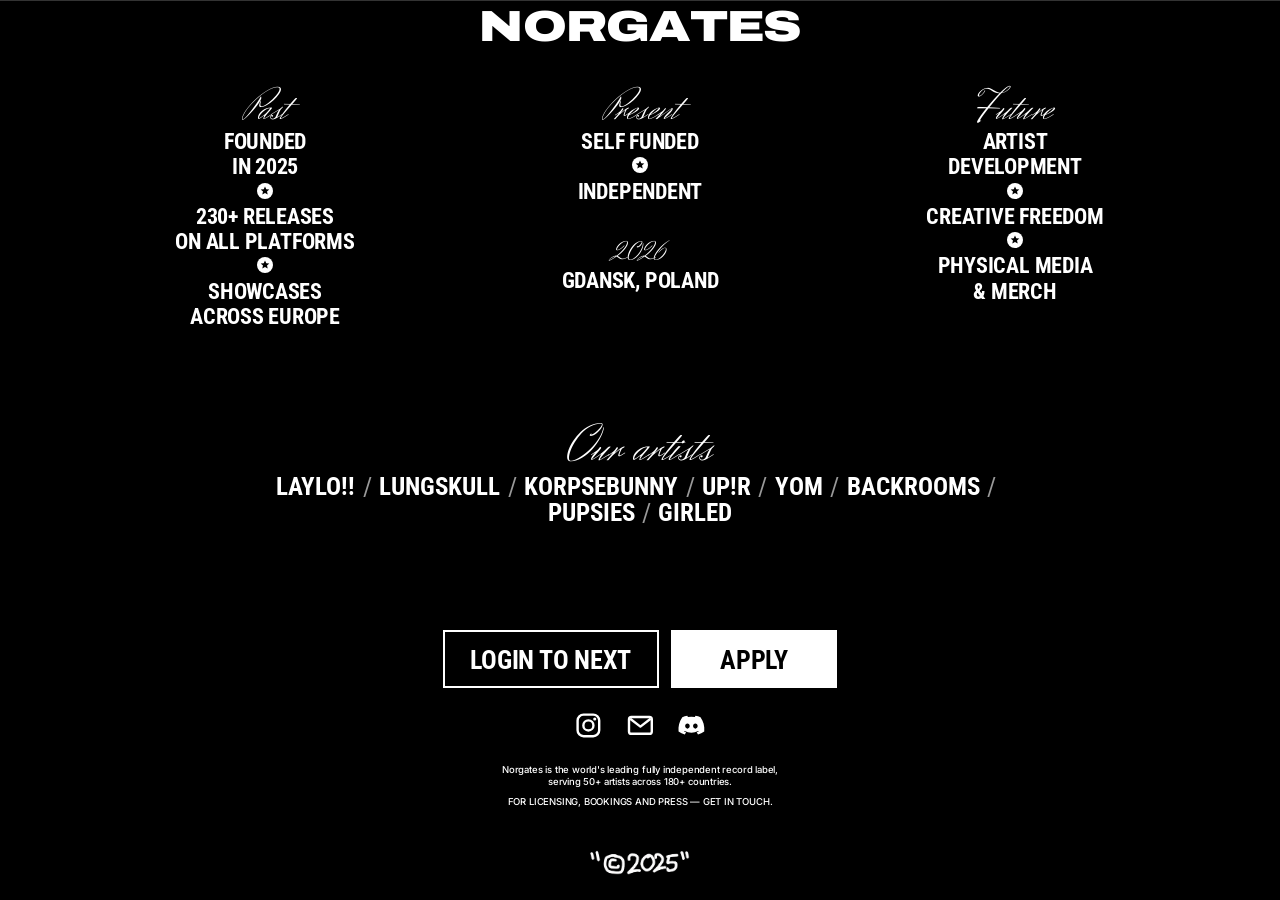
==== index.html @ 36a92f63 "Main website" ====
<!DOCTYPE html>
<html lang="en">
<head>
  <meta charset="UTF-8">
  <meta name="viewport" content="width=device-width, initial-scale=1.0">
  <title>Norgates — Record Label</title>
  <meta name="description" content="Norgates is the world's leading fully independent record label, serving 50+ artists across 180+ countries.">
  <link rel="preconnect" href="https://fonts.googleapis.com">
  <link rel="preconnect" href="https://fonts.gstatic.com" crossorigin>
  <link href="https://fonts.googleapis.com/css2?family=Archivo:wdth,wght@125,900&family=Roboto+Condensed:wght@400;700&family=Herr+Von+Muellerhoff&family=Inter:wght@500&display=swap" rel="stylesheet">
  <link rel="stylesheet" href="style.css">
</head>
<body>

  <!-- Top bar -->
  <header class="topbar">
    <h1 class="title" aria-label="Norgates">NORGATES</h1>
  </header>

  <main>
    <!-- Past / Present / Future -->
    <section class="timeline">
      <div class="col reveal">
        <h2 class="script">Past</h2>
        <p class="item">FOUNDED<br>IN 2025</p>
        <span class="star"></span>
        <p class="item">230+ RELEASES<br>ON ALL PLATFORMS</p>
        <span class="star"></span>
        <p class="item">SHOWCASES<br>ACROSS EUROPE</p>
      </div>

      <div class="col reveal">
        <h2 class="script">Present</h2>
        <p class="item">SELF FUNDED</p>
        <span class="star"></span>
        <p class="item">INDEPENDENT</p>
        <div class="location">
          <h2 class="script script--year">2026</h2>
          <p class="item">GDANSK, POLAND</p>
        </div>
      </div>

      <div class="col reveal">
        <h2 class="script">Future</h2>
        <p class="item">ARTIST<br>DEVELOPMENT</p>
        <span class="star"></span>
        <p class="item">CREATIVE FREEDOM</p>
        <span class="star"></span>
        <p class="item">PHYSICAL MEDIA<br>&amp; MERCH</p>
      </div>
    </section>

    <!-- Roster -->
    <section class="clients reveal" id="roster">
      <h2 class="script script--clients">Our artists</h2>
      <ul class="clients__list" id="rosterList"></ul>
    </section>

    <!-- Buttons, icons + note -->
    <div class="bottom reveal">
      <!-- Replace both hrefs with your real pages -->
      <nav class="actions" aria-label="Clients and artists">
        <a class="btn btn--line" href="https://next.norgates.com">LOGIN TO NEXT</a>
        <a class="btn btn--fill" href="https://app.youform.com/forms/asbz9hjw">APPLY</a>
      </nav>

      <!-- Replace hrefs with your real profiles / address -->
      <nav class="icons" aria-label="Contact and socials">
        <a href="https://instagram.com/norgatesrecords" aria-label="Instagram">
          <svg viewBox="0 0 24 24" aria-hidden="true">
            <rect x="3" y="3" width="18" height="18" rx="5" fill="none" stroke="currentColor" stroke-width="2"/>
            <circle cx="12" cy="12" r="4.2" fill="none" stroke="currentColor" stroke-width="2"/>
            <circle cx="17.3" cy="6.7" r="1.3" fill="currentColor"/>
          </svg>
        </a>
        <a href="mailto:@norgates.com" aria-label="Email">
          <svg viewBox="0 0 24 24" aria-hidden="true">
            <rect x="2.5" y="5" width="19" height="14" rx="2" fill="none" stroke="currentColor" stroke-width="2"/>
            <path d="M3.5 6.5l8.5 6.5 8.5-6.5" fill="none" stroke="currentColor" stroke-width="2" stroke-linejoin="round"/>
          </svg>
        </a>
        <a href="https://discord.gg/norgates" aria-label="Discord">
          <svg viewBox="0 0 24 24" aria-hidden="true">
            <path fill="currentColor" d="M19.6 5.3A17 17 0 0 0 15.4 4l-.5 1.1a15.6 15.6 0 0 0-5.8 0L8.6 4a17 17 0 0 0-4.2 1.3C1.7 9.3 1 13.2 1.3 17a17 17 0 0 0 5.2 2.6l1.1-1.8c-.6-.2-1.2-.5-1.7-.8l.4-.3a12.1 12.1 0 0 0 11.4 0l.4.3c-.5.3-1.1.6-1.7.8l1.1 1.8a17 17 0 0 0 5.2-2.6c.4-4.4-.7-8.3-3.1-11.7ZM8.7 14.7c-1 0-1.9-1-1.9-2.1s.8-2.1 1.9-2.1 1.9 1 1.9 2.1-.8 2.1-1.9 2.1Zm6.6 0c-1 0-1.9-1-1.9-2.1s.8-2.1 1.9-2.1 1.9 1 1.9 2.1-.8 2.1-1.9 2.1Z"/>
          </svg>
        </a>
      </nav>

      <div class="note">
        <p>Norgates is the world's leading fully independent record label,<br>serving 50+ artists across 180+ countries.<br></p>
        <p>FOR LICENSING, BOOKINGS AND PRESS — GET IN TOUCH.</p>
      </div>
    </div>
  </main>

  <footer class="footer reveal">
    <img src="cdn/footer-img.png" alt="© 2025" class="footer-logo">
  </footer>

  <script src="script.js"></script>
</body>
</html>
---- style.css ----
*,
*::before,
*::after {
  box-sizing: border-box;
  margin: 0;
  padding: 0;
}

:root {
  --bg: #000;
  --fg: #fff;
  --muted: #9a9a9a;
  --cond: "Roboto Condensed", "Arial Narrow", sans-serif;
  --wide: "Archivo", "Arial Black", sans-serif;
  --script: "Herr Von Muellerhoff", cursive;
  --small: "Inter", Arial, sans-serif;
  --ease: cubic-bezier(.22, 1, .36, 1);

  /* Type scales with both width and height so everything fits one screen */
  --item: clamp(16px, min(1.75vw, 3.1vh), 30px);
  --script-size: clamp(30px, min(3.3vw, 5.4vh), 54px);
}

html { background: var(--bg); }

body {
  background: var(--bg);
  color: var(--fg);
  font-family: var(--cond);
  height: 100vh;
  height: 100dvh;
  overflow: hidden;
  display: flex;
  flex-direction: column;
  border-top: 1px solid #333;
  -webkit-font-smoothing: antialiased;
}

a { color: inherit; text-decoration: none; }
a:focus-visible { outline: 2px solid var(--fg); outline-offset: 4px; }

/* ---------- Top bar ---------- */
.topbar {
  flex: none;
  display: flex;
  justify-content: center;
  padding-top: 4px;
}

.title {
  font-family: var(--wide);
  font-weight: 900;
  font-stretch: 125%;
  font-size: clamp(28px, min(3.4vw, 6vh), 50px);
  letter-spacing: -0.02em;
  line-height: 1;
  white-space: nowrap;
  display: flex;
  overflow: hidden;
  padding-bottom: 2px;
}
.title .char {
  display: inline-block;
  transform: translateY(105%);
  animation: char-up .9s var(--ease) forwards;
  animation-delay: calc(var(--i) * 45ms + 100ms);
}
@keyframes char-up { to { transform: translateY(0); } }

/* ---------- Layout ---------- */
main {
  flex: 1;
  min-height: 0;
  display: flex;
  flex-direction: column;
  justify-content: space-between;
  padding: clamp(16px, 5vh, 60px) 0 clamp(8px, 2vh, 20px);
}

/* ---------- Script headings ---------- */
.script {
  font-family: var(--script);
  font-weight: 400;
  font-size: var(--script-size);
  line-height: .7;
  letter-spacing: .01em;
  margin-bottom: 4px;
}

/* ---------- Timeline ---------- */
.timeline {
  display: grid;
  grid-template-columns: repeat(3, minmax(0, 375px));
  justify-content: center;
  text-align: center;
  padding: 0 16px;
}

.col {
  display: flex;
  flex-direction: column;
  align-items: center;
}

.item {
  font-weight: 700;
  font-size: var(--item);
  line-height: 1.12;
  letter-spacing: -0.01em;
  text-transform: uppercase;
}

.star {
  display: block;
  width: calc(var(--item) * .74);
  height: calc(var(--item) * .74);
  margin: 3px 0 5px;
  background: var(--fg);
  -webkit-mask: url("data:image/svg+xml,%3Csvg xmlns='http://www.w3.org/2000/svg' viewBox='0 0 24 24'%3E%3Cdefs%3E%3Cmask id='m'%3E%3Crect width='24' height='24' fill='white'/%3E%3Cpath d='M12 5.2l1.9 4.2 4.6.4-3.5 3 1.1 4.5L12 15l-4.1 2.3 1.1-4.5-3.5-3 4.6-.4z' fill='black'/%3E%3C/mask%3E%3C/defs%3E%3Ccircle cx='12' cy='12' r='12' fill='white' mask='url(%23m)'/%3E%3C/svg%3E") center / contain no-repeat;
          mask: url("data:image/svg+xml,%3Csvg xmlns='http://www.w3.org/2000/svg' viewBox='0 0 24 24'%3E%3Cdefs%3E%3Cmask id='m'%3E%3Crect width='24' height='24' fill='white'/%3E%3Cpath d='M12 5.2l1.9 4.2 4.6.4-3.5 3 1.1 4.5L12 15l-4.1 2.3 1.1-4.5-3.5-3 4.6-.4z' fill='black'/%3E%3C/mask%3E%3C/defs%3E%3Ccircle cx='12' cy='12' r='12' fill='white' mask='url(%23m)'/%3E%3C/svg%3E") center / contain no-repeat;
  animation: spin 14s linear infinite;
}
@keyframes spin { to { transform: rotate(360deg); } }

.location {
  margin-top: clamp(14px, 4vh, 68px);
  display: flex;
  flex-direction: column;
  align-items: center;
}
.script--year { font-size: calc(var(--script-size) * .82); }

/* ---------- Roster ---------- */
.clients { text-align: center; padding: 0 16px; }
.script--clients { font-size: calc(var(--script-size) * 1.18); }

.clients__list {
  list-style: none;
  max-width: 760px;
  margin: 6px auto 0;
  display: flex;
  flex-wrap: wrap;
  justify-content: center;
}
.clients__list li {
  font-weight: 700;
  font-size: clamp(17px, min(1.95vw, 3.4vh), 33px);
  line-height: 1.06;
  text-transform: uppercase;
  white-space: nowrap;
}
.clients__list .sep {
  color: var(--muted);
  font-weight: 400;
  margin: 0 .3em;
}

/* ---------- Buttons (where the socials row used to be) ---------- */
.bottom {
  text-align: center;
  display: flex;
  flex-direction: column;
  align-items: center;
}

.actions {
  display: flex;
  justify-content: center;
  flex-wrap: wrap;
  gap: 12px;
  padding: 0 16px;
}

.btn {
  display: inline-flex;
  align-items: center;
  justify-content: center;
  min-width: clamp(150px, 13vw, 220px);
  height: clamp(42px, 6.4vh, 60px);
  padding: .1em 1em 0;
  border: 2px solid var(--fg);
  font-weight: 700;
  font-size: clamp(18px, min(2vw, 3.6vh), 32px);
  letter-spacing: -0.01em;
  line-height: 1;
  white-space: nowrap;
}
.btn--line { background: transparent; color: var(--fg); }
.btn--fill { background: var(--fg); color: #000; }

/* ---------- Icons ---------- */
.icons {
  display: flex;
  justify-content: center;
  gap: clamp(18px, 1.8vw, 28px);
  margin-top: clamp(12px, 2.6vh, 28px);
}
.icons a {
  display: block;
  width: clamp(22px, 3.2vh, 30px);
  height: clamp(22px, 3.2vh, 30px);
}
.icons svg { display: block; width: 100%; height: 100%; }

/* ---------- Note & footer ---------- */
.note {
  margin-top: clamp(10px, 2.6vh, 30px);
  font-family: var(--small);
  font-weight: 500;
  font-size: 9.5px;
  line-height: 1.3;
  letter-spacing: -0.02em;
  padding: 0 16px;
}
.note p + p { margin-top: 8px; }

.footer {
  display: flex;
  justify-content: center;
  align-items: center;
  padding: 20px 0;
}

.footer-logo {
  width: 100px;
  height: auto;
  display: block;
}

/* ---------- Load-in animation ---------- */
.reveal {
  opacity: 0;
  transform: translateY(14px);
  transition: opacity .9s var(--ease), transform .9s var(--ease);
}
.is-loaded .reveal { opacity: 1; transform: none; }

/* ---------- Responsive ---------- */
@media (max-width: 760px) {
  /* Phones can't fit three columns on one screen, so allow scrolling there */
  body { height: auto; min-height: 100dvh; overflow: auto; }
  .topbar { padding-top: 16px; }
  main { gap: 56px; }
  .timeline { grid-template-columns: 1fr; gap: 40px; }
  .btn { min-width: 0; flex: 1 1 140px; height: 48px; font-size: 20px; }
  .actions { width: 100%; max-width: 420px; }
  .note br { display: none; }
  :root { --item: 22px; --script-size: 42px; }
}

@media (prefers-reduced-motion: reduce) {
  .star, .title .char { animation: none; transform: none; }
  .reveal { transition: none; }
}
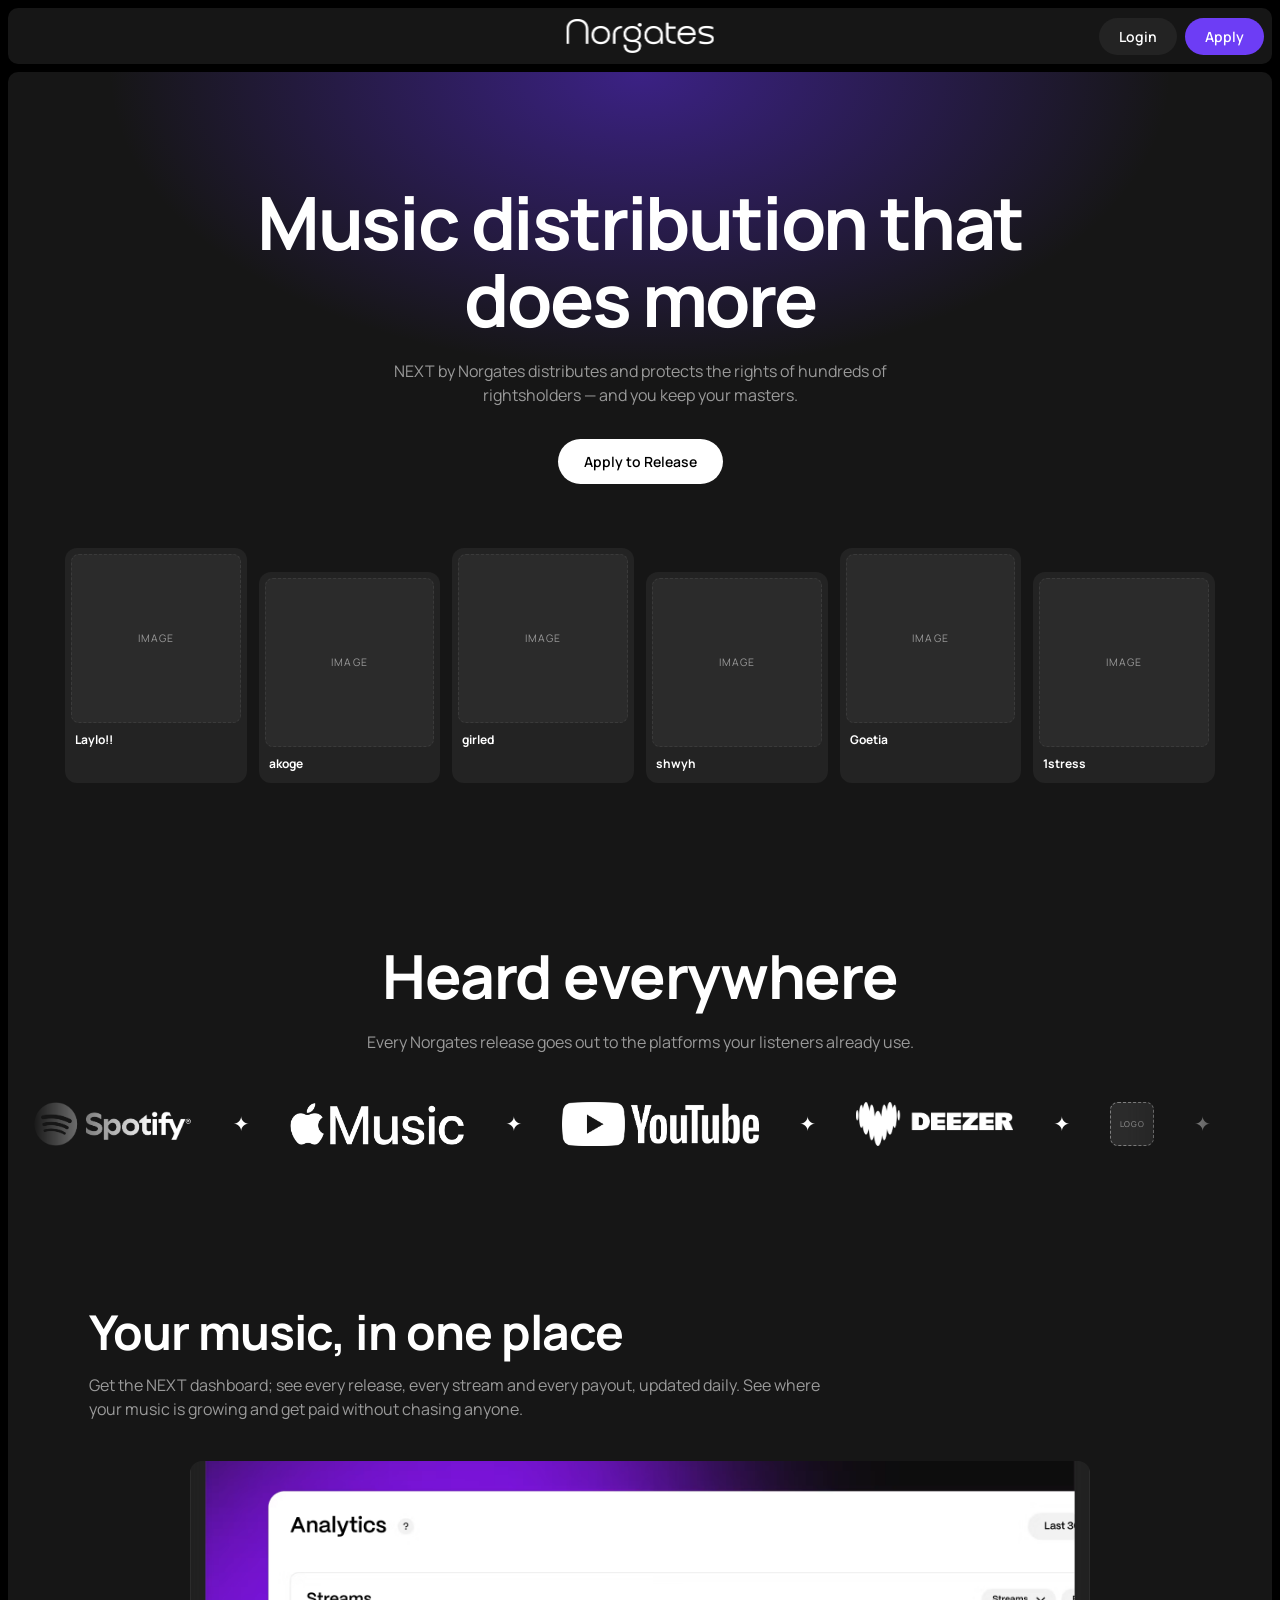
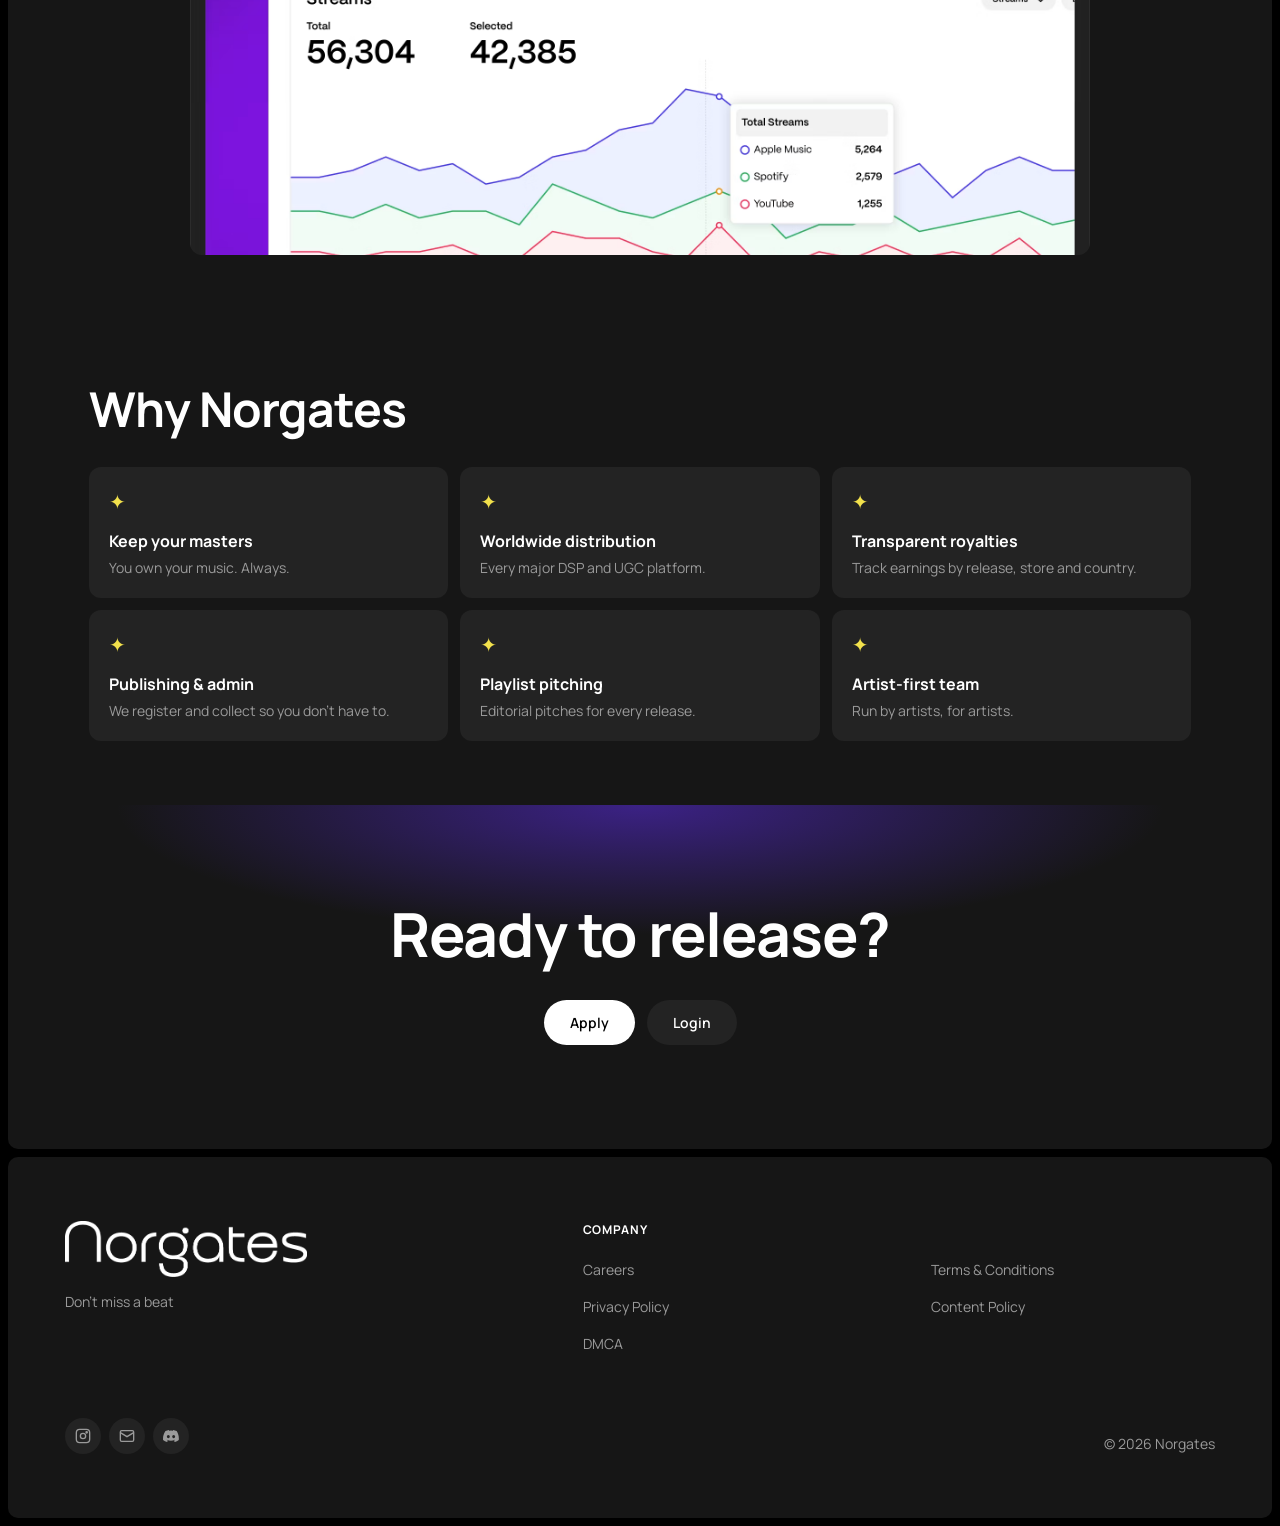
==== commit 3df4a4a7: "Beta 1.0" ====
--- a/index.html
+++ b/index.html
@@ -1,102 +1,116 @@
-<!DOCTYPE html>
-<html lang="en">
-<head>
-  <meta charset="UTF-8">
-  <meta name="viewport" content="width=device-width, initial-scale=1.0">
-  <title>Norgates — Record Label</title>
-  <meta name="description" content="Norgates is the world's leading fully independent record label, serving 50+ artists across 180+ countries.">
-  <link rel="preconnect" href="https://fonts.googleapis.com">
-  <link rel="preconnect" href="https://fonts.gstatic.com" crossorigin>
-  <link href="https://fonts.googleapis.com/css2?family=Archivo:wdth,wght@125,900&family=Roboto+Condensed:wght@400;700&family=Herr+Von+Muellerhoff&family=Inter:wght@500&display=swap" rel="stylesheet">
-  <link rel="stylesheet" href="style.css">
+<!doctype html><html lang="en"><head><meta charset="utf-8"><meta name="viewport" content="width=device-width,initial-scale=1">
+<title>Norgates — Independent Record Label | Release, Distribute & Own Your Music</title>
+<meta name="description" content="Norgates is an independent record label for bedroom producers, scene kids and outsiders. Release worldwide on every streaming platform, get transparent royalties and keep 100% of your masters.">
+<meta name="keywords" content="Norgates, independent record label, indie label, music distribution, release music, artist submissions, keep your masters, music royalties">
+<meta name="author" content="Norgates">
+<meta name="robots" content="index, follow, max-image-preview:large">
+<meta name="theme-color" content="#000000">
+<meta property="og:type" content="website">
+<meta property="og:site_name" content="Norgates">
+<meta property="og:title" content="Norgates — Independent Record Label">
+<meta property="og:description" content="Release, distribute and protect your music — and keep your masters. Apply to Norgates.">
+<meta property="og:locale" content="en_US">
+<meta name="twitter:card" content="summary_large_image">
+<meta name="twitter:title" content="Norgates — Independent Record Label">
+<meta name="twitter:description" content="Release, distribute and protect your music — and keep your masters.">
+<script type="application/ld+json">{"@context":"https://schema.org","@graph":[{"@type":"Organization","@id":"#org","name":"Norgates","description":"Independent record label for bedroom producers, scene kids and outsiders.","sameAs":[]},{"@type":"WebSite","name":"Norgates","publisher":{"@id":"#org"}},{"@type":"MusicGroup","name":"Norgates","genre":"Independent"}]}</script>
+<link rel="icon" href="images/favicon.png">
+<link rel="preconnect" href="https://fonts.googleapis.com">
+<link href="https://fonts.googleapis.com/css2?family=Manrope:wght@400;600;700;800&display=swap" rel="stylesheet">
+<link rel="stylesheet" href="style.css">
 </head>
 <body>
+<!--
+  ==========================================================
+  HOW TO EDIT THIS SITE
+  - Text on the page: edit it right here in index.html.
+    Each section is marked with a big comment.
+  - Artists, platform logos, features, footer links, socials
+    and the Apply link: edit content.js (simple lists).
+  - Images: drop files into the /images folder and point to them.
+  - Colors / logo size: top of style.css.
+  ==========================================================
+-->
 
-  <!-- Top bar -->
-  <header class="topbar">
-    <h1 class="title" aria-label="Norgates">NORGATES</h1>
-  </header>
+<!-- ================= TOP BAR ================= -->
+<header class="topbar">
+  <a href="#" class="topbar-logo"><img src="images/logo.png" alt="Norgates"></a>
+  <div class="topbar-buttons">
+    <button class="btn btn-dark" data-open="login">Login</button>
+    <a class="btn btn-accent" data-apply>Apply</a>
+  </div>
+</header>
 
-  <main>
-    <!-- Past / Present / Future -->
-    <section class="timeline">
-      <div class="col reveal">
-        <h2 class="script">Past</h2>
-        <p class="item">FOUNDED<br>IN 2025</p>
-        <span class="star"></span>
-        <p class="item">230+ RELEASES<br>ON ALL PLATFORMS</p>
-        <span class="star"></span>
-        <p class="item">SHOWCASES<br>ACROSS EUROPE</p>
-      </div>
+<main class="panel">
 
-      <div class="col reveal">
-        <h2 class="script">Present</h2>
-        <p class="item">SELF FUNDED</p>
-        <span class="star"></span>
-        <p class="item">INDEPENDENT</p>
-        <div class="location">
-          <h2 class="script script--year">2026</h2>
-          <p class="item">GDANSK, POLAND</p>
-        </div>
-      </div>
+  <!-- ================= HERO ================= -->
+  <section class="hero glow">
+    <h1>Music distribution that does more</h1>
+    <p class="lead">NEXT by Norgates distributes and protects the rights of hundreds of rightsholders — and you keep your masters.</p>
+    <a class="btn btn-white btn-lg" data-apply>Apply to Release</a>
+    <div id="artists" class="artists"></div><!-- filled from content.js -->
+  </section>
 
-      <div class="col reveal">
-        <h2 class="script">Future</h2>
-        <p class="item">ARTIST<br>DEVELOPMENT</p>
-        <span class="star"></span>
-        <p class="item">CREATIVE FREEDOM</p>
-        <span class="star"></span>
-        <p class="item">PHYSICAL MEDIA<br>&amp; MERCH</p>
-      </div>
-    </section>
+  <!-- ================= PLATFORMS ================= -->
+  <section class="center">
+    <h2 class="big">Heard everywhere</h2>
+    <p class="lead">Every Norgates release goes out to the platforms your listeners already use.</p>
+    <div class="marquee-wrap"><div id="marquee" class="marquee"></div></div><!-- filled from content.js -->
+  </section>
 
-    <!-- Roster -->
-    <section class="clients reveal" id="roster">
-      <h2 class="script script--clients">Our artists</h2>
-      <ul class="clients__list" id="rosterList"></ul>
-    </section>
+  <!-- ================= DASHBOARD PREVIEW ================= -->
+  <section class="narrow">
+    <h2>Your music, in one place</h2>
+    <p class="muted">Get the NEXT dashboard; see every release, every stream and every payout, updated daily. See where your music is growing and get paid without chasing anyone.</p>
+    <!-- Replace with: <img class="preview" src="images/dashboard.png" alt="Dashboard"> -->
+    <img class="preview" src="images/analytics.png" alt="Dashboard">
+  </section>
 
-    <!-- Buttons, icons + note -->
-    <div class="bottom reveal">
-      <!-- Replace both hrefs with your real pages -->
-      <nav class="actions" aria-label="Clients and artists">
-        <a class="btn btn--line" href="https://next.norgates.com">LOGIN TO NEXT</a>
-        <a class="btn btn--fill" href="https://app.youform.com/forms/asbz9hjw">APPLY</a>
-      </nav>
+  <!-- ================= WHY NORGATES ================= -->
+  <section class="narrow">
+    <h2>Why Norgates</h2>
+    <div id="features" class="features"></div><!-- filled from content.js -->
+  </section>
 
-      <!-- Replace hrefs with your real profiles / address -->
-      <nav class="icons" aria-label="Contact and socials">
-        <a href="https://instagram.com/norgatesrecords" aria-label="Instagram">
-          <svg viewBox="0 0 24 24" aria-hidden="true">
-            <rect x="3" y="3" width="18" height="18" rx="5" fill="none" stroke="currentColor" stroke-width="2"/>
-            <circle cx="12" cy="12" r="4.2" fill="none" stroke="currentColor" stroke-width="2"/>
-            <circle cx="17.3" cy="6.7" r="1.3" fill="currentColor"/>
-          </svg>
-        </a>
-        <a href="mailto:@norgates.com" aria-label="Email">
-          <svg viewBox="0 0 24 24" aria-hidden="true">
-            <rect x="2.5" y="5" width="19" height="14" rx="2" fill="none" stroke="currentColor" stroke-width="2"/>
-            <path d="M3.5 6.5l8.5 6.5 8.5-6.5" fill="none" stroke="currentColor" stroke-width="2" stroke-linejoin="round"/>
-          </svg>
-        </a>
-        <a href="https://discord.gg/norgates" aria-label="Discord">
-          <svg viewBox="0 0 24 24" aria-hidden="true">
-            <path fill="currentColor" d="M19.6 5.3A17 17 0 0 0 15.4 4l-.5 1.1a15.6 15.6 0 0 0-5.8 0L8.6 4a17 17 0 0 0-4.2 1.3C1.7 9.3 1 13.2 1.3 17a17 17 0 0 0 5.2 2.6l1.1-1.8c-.6-.2-1.2-.5-1.7-.8l.4-.3a12.1 12.1 0 0 0 11.4 0l.4.3c-.5.3-1.1.6-1.7.8l1.1 1.8a17 17 0 0 0 5.2-2.6c.4-4.4-.7-8.3-3.1-11.7ZM8.7 14.7c-1 0-1.9-1-1.9-2.1s.8-2.1 1.9-2.1 1.9 1 1.9 2.1-.8 2.1-1.9 2.1Zm6.6 0c-1 0-1.9-1-1.9-2.1s.8-2.1 1.9-2.1 1.9 1 1.9 2.1-.8 2.1-1.9 2.1Z"/>
-          </svg>
-        </a>
-      </nav>
+  <!-- ================= CALL TO ACTION ================= -->
+  <section class="cta glow">
+    <h2 class="big">Ready to release?</h2>
+    <div class="row">
+      <a class="btn btn-white btn-lg" data-apply>Apply</a>
+      <button class="btn btn-dark btn-lg" data-open="login">Login</button>
+    </div>
+  </section>
+</main>
 
-      <div class="note">
-        <p>Norgates is the world's leading fully independent record label,<br>serving 50+ artists across 180+ countries.<br></p>
-        <p>FOR LICENSING, BOOKINGS AND PRESS — GET IN TOUCH.</p>
-      </div>
+<!-- ================= FOOTER ================= -->
+<footer class="panel footer">
+  <div class="footer-top">
+    <div>
+      <img class="footer-logo" src="images/logo.png" alt="Norgates">
+      <p class="muted small">Don't miss a beat</p>
     </div>
-  </main>
+    <div class="footer-links">
+      <p class="label">Company</p>
+      <ul id="footer-links"></ul><!-- filled from content.js -->
+    </div>
+  </div>
+  <div class="footer-bottom">
+    <div id="socials" class="socials"></div><!-- filled from content.js -->
+    <p class="muted small">© 2026 Norgates</p>
+  </div>
+</footer>
 
-  <footer class="footer reveal">
-    <img src="cdn/footer-img.png" alt="© 2025" class="footer-logo">
-  </footer>
+<!-- ================= LOGIN POPUP ================= -->
+<div class="modal" id="login" hidden>
+  <form class="modal-box">
+    <h3>Login</h3>
+    <input type="email" placeholder="Email" required>
+    <input type="password" placeholder="Password" required>
+    <button class="btn btn-accent full">Continue</button>
+  </form>
+</div>
 
-  <script src="script.js"></script>
+<script src="content.js"></script>
+<script src="script.js"></script>
 </body>
-</html>+</html>
--- a/style.css
+++ b/style.css
@@ -1,254 +1,122 @@
-*,
-*::before,
-*::after {
-  box-sizing: border-box;
-  margin: 0;
-  padding: 0;
+/* =====================================================
+   EASY SETTINGS — change colors and sizes here
+   ===================================================== */
+:root {
+  --bg: #000000;          /* page background */
+  --panel: #161616;       /* big rounded panels */
+  --card: #232323;        /* cards & dark buttons */
+  --muted: #2b2b2b;       /* placeholder boxes */
+  --text: #ffffff;
+  --text-muted: #9a9a9a;
+  --border: #3a3a3a;
+  --accent: #6d3df5;      /* purple buttons */
+  --glow: #5a2be0;        /* purple glow */
+  --star: #f2e14c;        /* yellow stars */
+
+  --logo-height: 34px;        /* top bar logo size */
+  --footer-logo-height: 56px; /* footer logo size */
+  --font: "Manrope", system-ui, sans-serif;
 }
 
-:root {
-  --bg: #000;
-  --fg: #fff;
-  --muted: #9a9a9a;
-  --cond: "Roboto Condensed", "Arial Narrow", sans-serif;
-  --wide: "Archivo", "Arial Black", sans-serif;
-  --script: "Herr Von Muellerhoff", cursive;
-  --small: "Inter", Arial, sans-serif;
-  --ease: cubic-bezier(.22, 1, .36, 1);
-
-  /* Type scales with both width and height so everything fits one screen */
-  --item: clamp(16px, min(1.75vw, 3.1vh), 30px);
-  --script-size: clamp(30px, min(3.3vw, 5.4vh), 54px);
-}
-
-html { background: var(--bg); }
-
-body {
-  background: var(--bg);
-  color: var(--fg);
-  font-family: var(--cond);
-  height: 100vh;
-  height: 100dvh;
-  overflow: hidden;
-  display: flex;
-  flex-direction: column;
-  border-top: 1px solid #333;
-  -webkit-font-smoothing: antialiased;
-}
-
+/* ---------- Base ---------- */
+* { box-sizing: border-box; margin: 0; }
+html { scroll-behavior: smooth; }
+body { background: var(--bg); color: var(--text); font-family: var(--font); padding: 8px; line-height: 1.5; }
+img { display: block; max-width: 100%; }
 a { color: inherit; text-decoration: none; }
-a:focus-visible { outline: 2px solid var(--fg); outline-offset: 4px; }
+h1 { font-size: clamp(2.8rem, 7vw, 4.6rem); line-height: 1.05; letter-spacing: -0.03em; max-width: 900px; margin: 0 auto; }
+h2 { font-size: clamp(2rem, 4vw, 3rem); letter-spacing: -0.02em; line-height: 1.1; }
+h2.big { font-size: clamp(2.4rem, 5.5vw, 3.8rem); }
+.lead { color: var(--text-muted); max-width: 560px; margin: 20px auto 0; }
+.muted { color: var(--text-muted); margin-top: 14px; max-width: 760px; }
+.small { font-size: .875rem; }
+.bold { font-weight: 700; margin-top: 12px; }
+.label { font-size: .75rem; font-weight: 700; text-transform: uppercase; letter-spacing: .08em; }
 
 /* ---------- Top bar ---------- */
-.topbar {
-  flex: none;
-  display: flex;
-  justify-content: center;
-  padding-top: 4px;
-}
+.topbar { position: sticky; top: 8px; z-index: 20; height: 56px; display: flex; align-items: center; justify-content: flex-end; padding: 0 8px; background: var(--panel); border-radius: 10px; }
+.topbar-logo { position: absolute; left: 50%; transform: translateX(-50%); }
+.topbar-logo img { height: var(--logo-height); width: auto; }
+.topbar-buttons { display: flex; gap: 8px; }
 
-.title {
-  font-family: var(--wide);
-  font-weight: 900;
-  font-stretch: 125%;
-  font-size: clamp(28px, min(3.4vw, 6vh), 50px);
-  letter-spacing: -0.02em;
-  line-height: 1;
-  white-space: nowrap;
-  display: flex;
-  overflow: hidden;
-  padding-bottom: 2px;
-}
-.title .char {
-  display: inline-block;
-  transform: translateY(105%);
-  animation: char-up .9s var(--ease) forwards;
-  animation-delay: calc(var(--i) * 45ms + 100ms);
-}
-@keyframes char-up { to { transform: translateY(0); } }
+/* ---------- Buttons ---------- */
+.btn { display: inline-flex; align-items: center; justify-content: center; gap: 6px; border: 0; cursor: pointer; font: 600 .875rem var(--font); padding: 9px 20px; border-radius: 999px; color: var(--text);
+  transition: transform .45s cubic-bezier(.22,1,.36,1), box-shadow .45s cubic-bezier(.22,1,.36,1), background-color .45s, opacity .45s; }
+.btn:hover { transform: translateY(-2px); }
+.btn:active { transform: scale(.97); transition-duration: .15s; }
+.btn-lg { padding: 13px 26px; }
+.btn-dark { background: var(--card); }
+.btn-dark:hover { background: var(--muted); box-shadow: 0 8px 24px rgba(0,0,0,.5); }
+.btn-accent { background: var(--accent); }
+.btn-accent:hover { box-shadow: 0 8px 28px color-mix(in srgb, var(--accent) 55%, transparent); }
+.btn-white { background: var(--text); color: var(--bg); }
+.btn-white:hover { box-shadow: 0 8px 30px rgba(255,255,255,.25); }
+.full { width: 100%; }
+.row { display: flex; gap: 12px; justify-content: center; margin-top: 32px; }
 
 /* ---------- Layout ---------- */
-main {
-  flex: 1;
-  min-height: 0;
-  display: flex;
-  flex-direction: column;
-  justify-content: space-between;
-  padding: clamp(16px, 5vh, 60px) 0 clamp(8px, 2vh, 20px);
-}
+.panel { background: var(--panel); border-radius: 10px; margin-top: 8px; overflow: hidden; }
+section { padding: 64px 24px; }
+.center { text-align: center; padding: 96px 24px; }
+.narrow { max-width: 1150px; margin: 0 auto; }
+.glow { background: radial-gradient(ellipse 60% 55% at 50% 0%, color-mix(in srgb, var(--glow) 55%, transparent), transparent 70%); }
+.hero { text-align: center; padding: 112px 24px 64px; }
+.hero .btn { margin-top: 32px; }
+.cta { text-align: center; margin: 0 8px 8px; border-radius: 14px; padding: 96px 24px; }
 
-/* ---------- Script headings ---------- */
-.script {
-  font-family: var(--script);
-  font-weight: 400;
-  font-size: var(--script-size);
-  line-height: .7;
-  letter-spacing: .01em;
-  margin-bottom: 4px;
-}
+/* ---------- Placeholders ---------- */
+.placeholder { display: grid; place-items: center; border: 1px dashed var(--border); background: var(--muted); color: var(--text-muted); font-size: .65rem; letter-spacing: .1em; border-radius: 8px; }
 
-/* ---------- Timeline ---------- */
-.timeline {
-  display: grid;
-  grid-template-columns: repeat(3, minmax(0, 375px));
-  justify-content: center;
-  text-align: center;
-  padding: 0 16px;
-}
+/* ---------- Artists ---------- */
+.artists { display: grid; grid-template-columns: repeat(6, 1fr); gap: 12px; max-width: 1150px; margin: 64px auto 0; }
+.artist { background: var(--card); padding: 6px; border-radius: 12px; text-align: left; transition: transform .45s cubic-bezier(.22,1,.36,1); }
+.artist:nth-child(even) { margin-top: 24px; }
+.artist:hover { transform: translateY(-4px); }
+.artist .cover { aspect-ratio: 1; width: 100%; object-fit: cover; border-radius: 8px; }
+.artist p { font-size: .75rem; font-weight: 700; padding: 8px 4px 4px; }
+@media (max-width: 760px) { .artists { grid-template-columns: repeat(3, 1fr); } }
 
-.col {
-  display: flex;
-  flex-direction: column;
-  align-items: center;
-}
+/* ---------- Platform marquee ---------- */
+.marquee-wrap { margin-top: 48px; overflow: hidden; mask-image: linear-gradient(90deg, transparent, #000 10%, #000 90%, transparent); }
+.marquee { display: flex; width: max-content; animation: scroll 90s linear infinite; will-change: transform; }
+.marquee .group { display: flex; align-items: center; gap: 40px; padding-right: 40px; }
+.marquee .logo { height: 44px; width: auto; min-width: 44px; object-fit: contain; }
+.marquee .placeholder.logo { width: 44px; border-color: rgba(255,255,255,.4); font-size: 8px; }
+.star { font-size: 1.25rem; line-height: 1; }
+@keyframes scroll { from { transform: translate3d(0,0,0); } to { transform: translate3d(-50%,0,0); } }
 
-.item {
-  font-weight: 700;
-  font-size: var(--item);
-  line-height: 1.12;
-  letter-spacing: -0.01em;
-  text-transform: uppercase;
-}
+/* ---------- Dashboard preview ---------- */
+.preview { aspect-ratio: 16/7; width: 100%; max-width: 900px; margin: 40px auto 0; border-radius: 12px; object-fit: cover; }
 
-.star {
-  display: block;
-  width: calc(var(--item) * .74);
-  height: calc(var(--item) * .74);
-  margin: 3px 0 5px;
-  background: var(--fg);
-  -webkit-mask: url("data:image/svg+xml,%3Csvg xmlns='http://www.w3.org/2000/svg' viewBox='0 0 24 24'%3E%3Cdefs%3E%3Cmask id='m'%3E%3Crect width='24' height='24' fill='white'/%3E%3Cpath d='M12 5.2l1.9 4.2 4.6.4-3.5 3 1.1 4.5L12 15l-4.1 2.3 1.1-4.5-3.5-3 4.6-.4z' fill='black'/%3E%3C/mask%3E%3C/defs%3E%3Ccircle cx='12' cy='12' r='12' fill='white' mask='url(%23m)'/%3E%3C/svg%3E") center / contain no-repeat;
-          mask: url("data:image/svg+xml,%3Csvg xmlns='http://www.w3.org/2000/svg' viewBox='0 0 24 24'%3E%3Cdefs%3E%3Cmask id='m'%3E%3Crect width='24' height='24' fill='white'/%3E%3Cpath d='M12 5.2l1.9 4.2 4.6.4-3.5 3 1.1 4.5L12 15l-4.1 2.3 1.1-4.5-3.5-3 4.6-.4z' fill='black'/%3E%3C/mask%3E%3C/defs%3E%3Ccircle cx='12' cy='12' r='12' fill='white' mask='url(%23m)'/%3E%3C/svg%3E") center / contain no-repeat;
-  animation: spin 14s linear infinite;
-}
-@keyframes spin { to { transform: rotate(360deg); } }
+/* ---------- Features ---------- */
+.features { display: grid; grid-template-columns: repeat(3, 1fr); gap: 12px; margin-top: 32px; }
+.card { background: var(--card); padding: 20px; border-radius: 12px; }
+.card .muted { margin-top: 4px; }
+.yellow { color: var(--star); font-size: 1.25rem; }
+@media (max-width: 760px) { .features { grid-template-columns: 1fr; } }
 
-.location {
-  margin-top: clamp(14px, 4vh, 68px);
-  display: flex;
-  flex-direction: column;
-  align-items: center;
-}
-.script--year { font-size: calc(var(--script-size) * .82); }
+/* ---------- Footer ---------- */
+.footer { padding: 64px 24px; }
+.footer-top, .footer-bottom { max-width: 1150px; margin: 0 auto; display: flex; justify-content: space-between; gap: 48px; flex-wrap: wrap; }
+.footer-bottom { margin-top: 64px; align-items: center; }
+.footer-logo { height: var(--footer-logo-height); width: auto; }
+.footer-links { width: 55%; min-width: 260px; }
+.footer-links ul { list-style: none; padding: 0; margin-top: 20px; display: grid; grid-template-columns: 1fr 1fr; gap: 16px 64px; font-size: .875rem; }
+.footer-links a { color: var(--text-muted); transition: color .45s; }
+.footer-links a:hover { color: var(--text); }
+.socials { display: flex; gap: 8px; }
+.socials a { width: 36px; height: 36px; display: grid; place-items: center; border-radius: 50%; background: var(--card); color: var(--text-muted); transition: color .45s, transform .45s cubic-bezier(.22,1,.36,1); }
+.socials a:hover { color: var(--text); transform: translateY(-2px); }
+.socials svg { width: 16px; height: 16px; }
 
-/* ---------- Roster ---------- */
-.clients { text-align: center; padding: 0 16px; }
-.script--clients { font-size: calc(var(--script-size) * 1.18); }
+/* ---------- Login popup ---------- */
+.modal { position: fixed; inset: 0; z-index: 30; display: grid; place-items: center; padding: 24px; background: rgba(0,0,0,.8); backdrop-filter: blur(8px); }
+.modal[hidden] { display: none; }
+.modal-box { width: 100%; max-width: 380px; background: var(--panel); padding: 28px; border-radius: 12px; display: grid; gap: 12px; }
+.modal-box input { background: var(--card); border: 0; border-radius: 8px; padding: 11px 16px; color: var(--text); font: inherit; font-size: .875rem; outline: none; }
+.modal-box input:focus { box-shadow: 0 0 0 1px var(--accent); }
 
-.clients__list {
-  list-style: none;
-  max-width: 760px;
-  margin: 6px auto 0;
-  display: flex;
-  flex-wrap: wrap;
-  justify-content: center;
-}
-.clients__list li {
-  font-weight: 700;
-  font-size: clamp(17px, min(1.95vw, 3.4vh), 33px);
-  line-height: 1.06;
-  text-transform: uppercase;
-  white-space: nowrap;
-}
-.clients__list .sep {
-  color: var(--muted);
-  font-weight: 400;
-  margin: 0 .3em;
-}
-
-/* ---------- Buttons (where the socials row used to be) ---------- */
-.bottom {
-  text-align: center;
-  display: flex;
-  flex-direction: column;
-  align-items: center;
-}
-
-.actions {
-  display: flex;
-  justify-content: center;
-  flex-wrap: wrap;
-  gap: 12px;
-  padding: 0 16px;
-}
-
-.btn {
-  display: inline-flex;
-  align-items: center;
-  justify-content: center;
-  min-width: clamp(150px, 13vw, 220px);
-  height: clamp(42px, 6.4vh, 60px);
-  padding: .1em 1em 0;
-  border: 2px solid var(--fg);
-  font-weight: 700;
-  font-size: clamp(18px, min(2vw, 3.6vh), 32px);
-  letter-spacing: -0.01em;
-  line-height: 1;
-  white-space: nowrap;
-}
-.btn--line { background: transparent; color: var(--fg); }
-.btn--fill { background: var(--fg); color: #000; }
-
-/* ---------- Icons ---------- */
-.icons {
-  display: flex;
-  justify-content: center;
-  gap: clamp(18px, 1.8vw, 28px);
-  margin-top: clamp(12px, 2.6vh, 28px);
-}
-.icons a {
-  display: block;
-  width: clamp(22px, 3.2vh, 30px);
-  height: clamp(22px, 3.2vh, 30px);
-}
-.icons svg { display: block; width: 100%; height: 100%; }
-
-/* ---------- Note & footer ---------- */
-.note {
-  margin-top: clamp(10px, 2.6vh, 30px);
-  font-family: var(--small);
-  font-weight: 500;
-  font-size: 9.5px;
-  line-height: 1.3;
-  letter-spacing: -0.02em;
-  padding: 0 16px;
-}
-.note p + p { margin-top: 8px; }
-
-.footer {
-  display: flex;
-  justify-content: center;
-  align-items: center;
-  padding: 20px 0;
-}
-
-.footer-logo {
-  width: 100px;
-  height: auto;
-  display: block;
-}
-
-/* ---------- Load-in animation ---------- */
-.reveal {
-  opacity: 0;
-  transform: translateY(14px);
-  transition: opacity .9s var(--ease), transform .9s var(--ease);
-}
-.is-loaded .reveal { opacity: 1; transform: none; }
-
-/* ---------- Responsive ---------- */
-@media (max-width: 760px) {
-  /* Phones can't fit three columns on one screen, so allow scrolling there */
-  body { height: auto; min-height: 100dvh; overflow: auto; }
-  .topbar { padding-top: 16px; }
-  main { gap: 56px; }
-  .timeline { grid-template-columns: 1fr; gap: 40px; }
-  .btn { min-width: 0; flex: 1 1 140px; height: 48px; font-size: 20px; }
-  .actions { width: 100%; max-width: 420px; }
-  .note br { display: none; }
-  :root { --item: 22px; --script-size: 42px; }
-}
-
-@media (prefers-reduced-motion: reduce) {
-  .star, .title .char { animation: none; transform: none; }
-  .reveal { transition: none; }
-}+/* ---------- Scroll reveal ---------- */
+.reveal { opacity: 0; transform: translateY(28px); transition: opacity .9s cubic-bezier(.22,1,.36,1), transform .9s cubic-bezier(.22,1,.36,1); }
+.reveal.is-visible { opacity: 1; transform: none; }
+@media (prefers-reduced-motion: reduce) { *, .marquee { animation: none !important; transition: none !important; } }
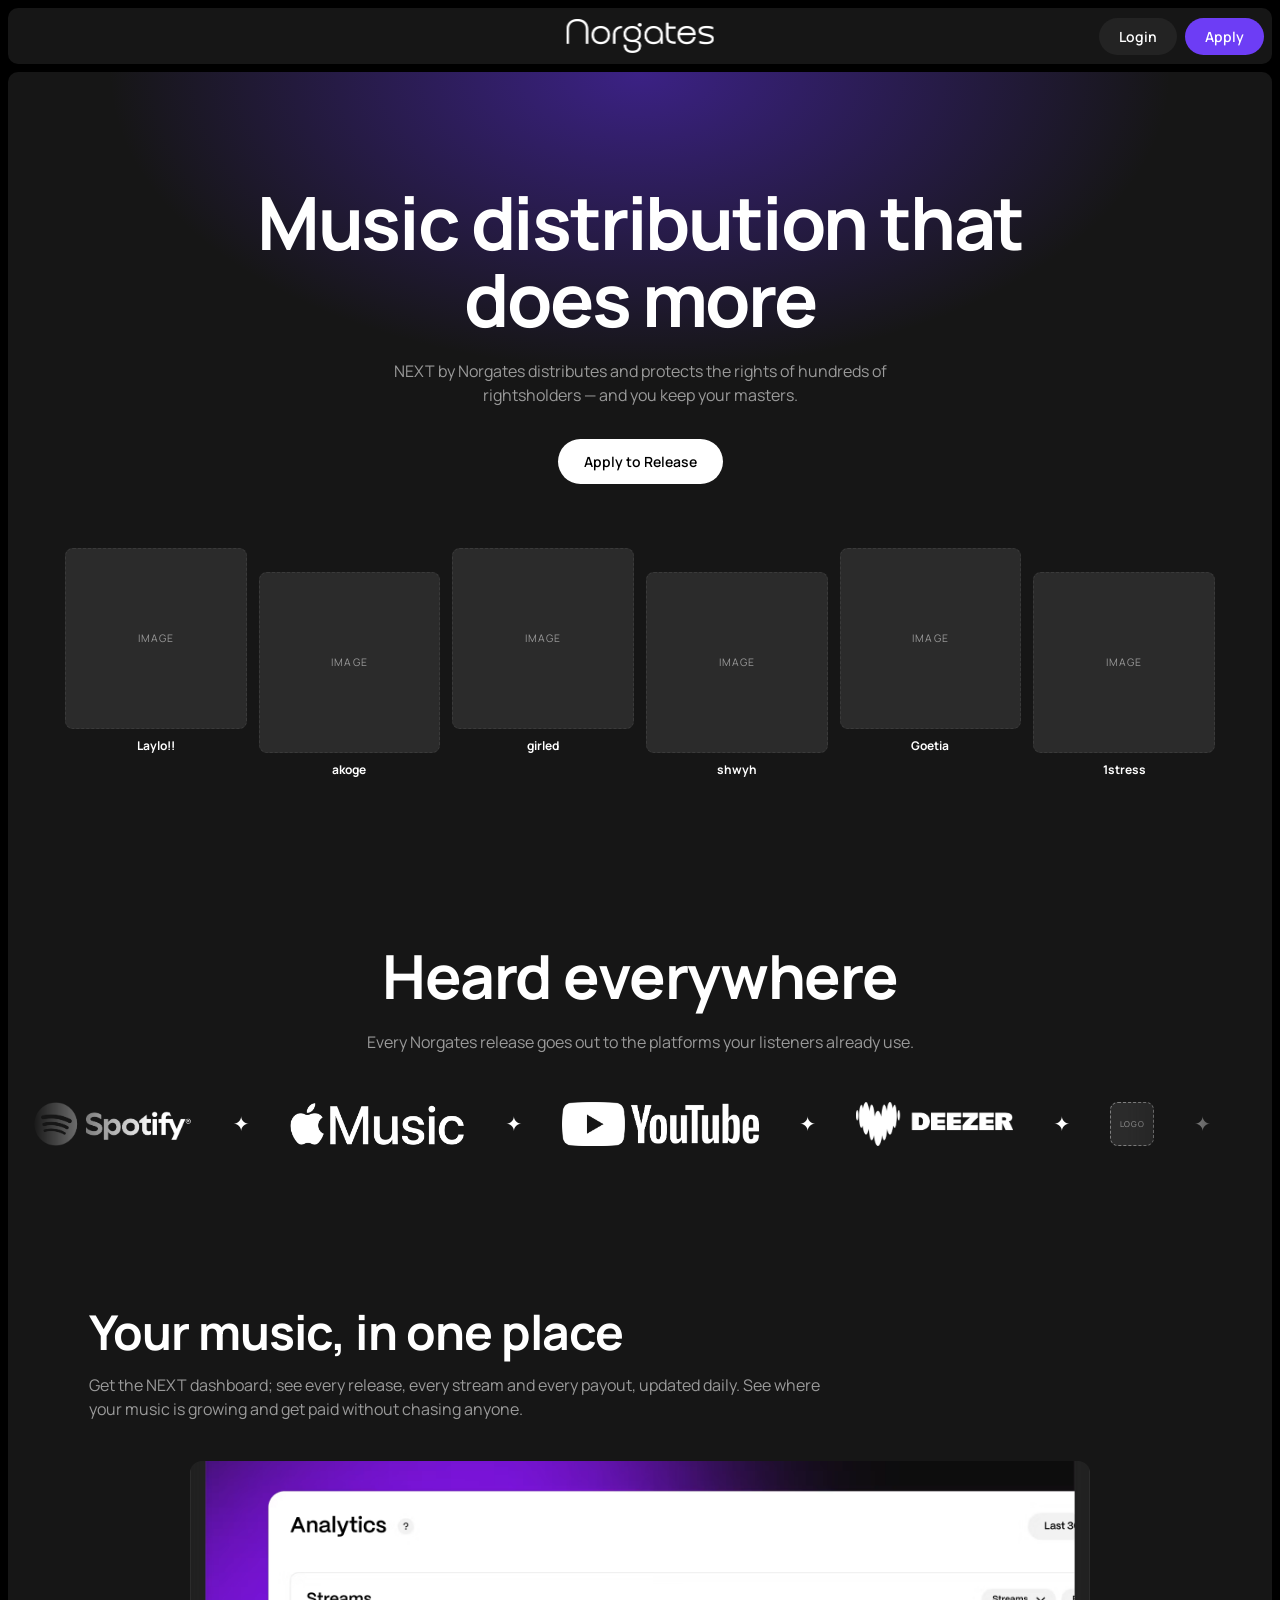
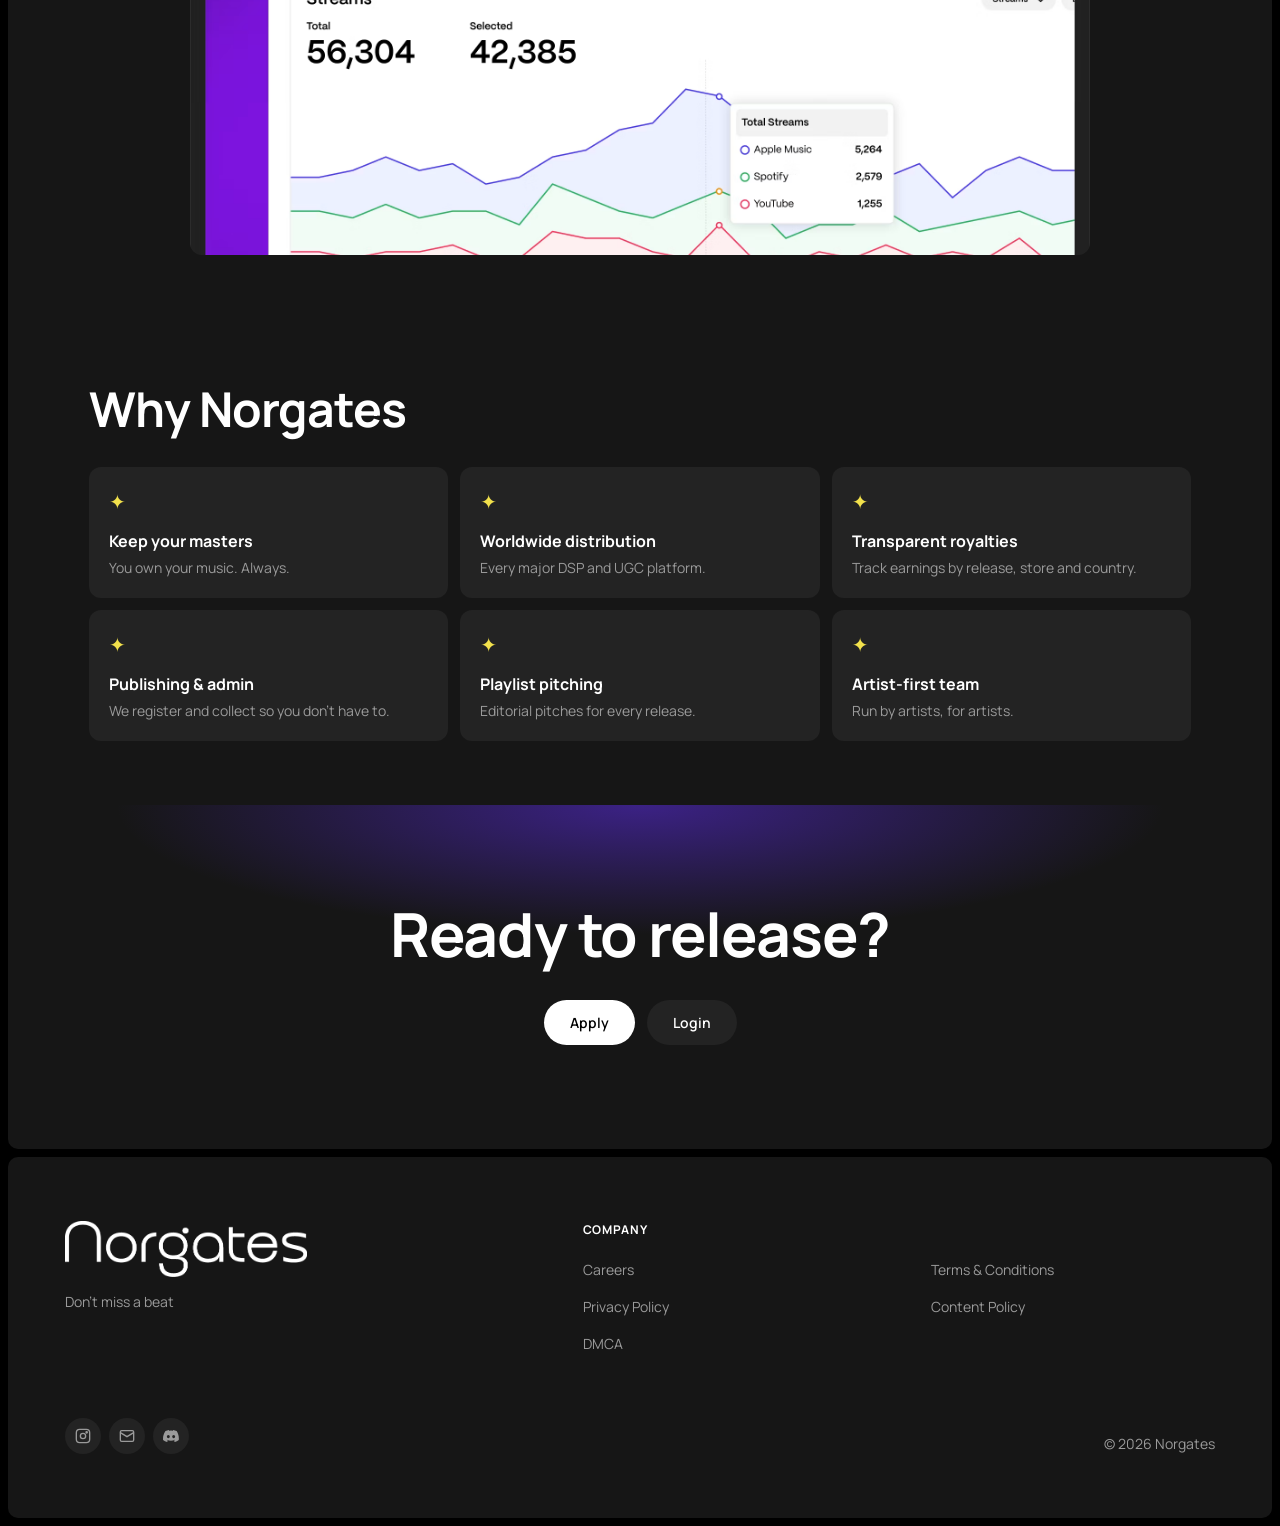
==== commit 0cbae0c6: "Beta 1.1" ====
--- a/index.html
+++ b/index.html
@@ -1,5 +1,5 @@
 <!doctype html><html lang="en"><head><meta charset="utf-8"><meta name="viewport" content="width=device-width,initial-scale=1">
-<title>Norgates — Independent Record Label | Release, Distribute & Own Your Music</title>
+<title>Norgates</title>
 <meta name="description" content="Norgates is an independent record label for bedroom producers, scene kids and outsiders. Release worldwide on every streaming platform, get transparent royalties and keep 100% of your masters.">
 <meta name="keywords" content="Norgates, independent record label, indie label, music distribution, release music, artist submissions, keep your masters, music royalties">
 <meta name="author" content="Norgates">
--- a/style.css
+++ b/style.css
@@ -69,9 +69,7 @@
 
 /* ---------- Artists ---------- */
 .artists { display: grid; grid-template-columns: repeat(6, 1fr); gap: 12px; max-width: 1150px; margin: 64px auto 0; }
-.artist { background: var(--card); padding: 6px; border-radius: 12px; text-align: left; transition: transform .45s cubic-bezier(.22,1,.36,1); }
 .artist:nth-child(even) { margin-top: 24px; }
-.artist:hover { transform: translateY(-4px); }
 .artist .cover { aspect-ratio: 1; width: 100%; object-fit: cover; border-radius: 8px; }
 .artist p { font-size: .75rem; font-weight: 700; padding: 8px 4px 4px; }
 @media (max-width: 760px) { .artists { grid-template-columns: repeat(3, 1fr); } }
@@ -119,4 +117,5 @@
 /* ---------- Scroll reveal ---------- */
 .reveal { opacity: 0; transform: translateY(28px); transition: opacity .9s cubic-bezier(.22,1,.36,1), transform .9s cubic-bezier(.22,1,.36,1); }
 .reveal.is-visible { opacity: 1; transform: none; }
-@media (prefers-reduced-motion: reduce) { *, .marquee { animation: none !important; transition: none !important; } }
+
+/* @media (prefers-reduced-motion: reduce) { *, .marquee { animation: none !important; transition: none !important; } }
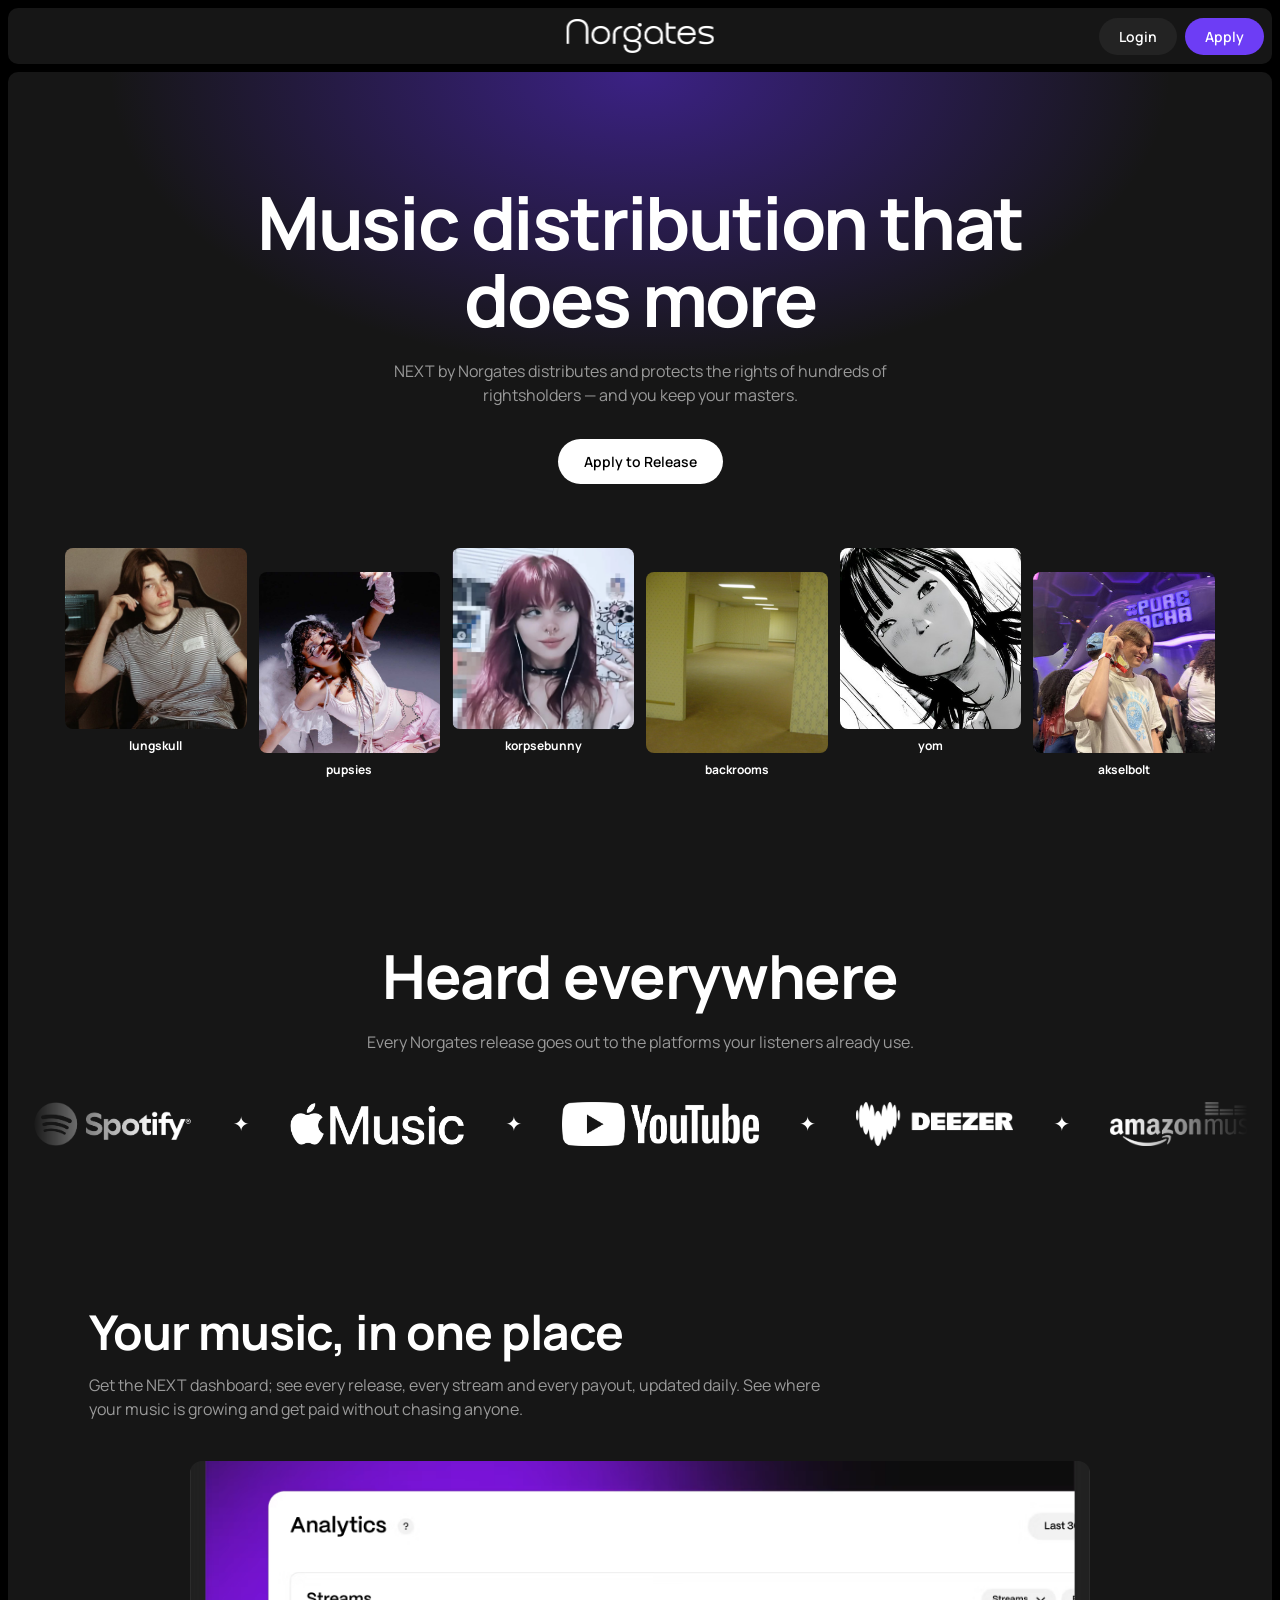
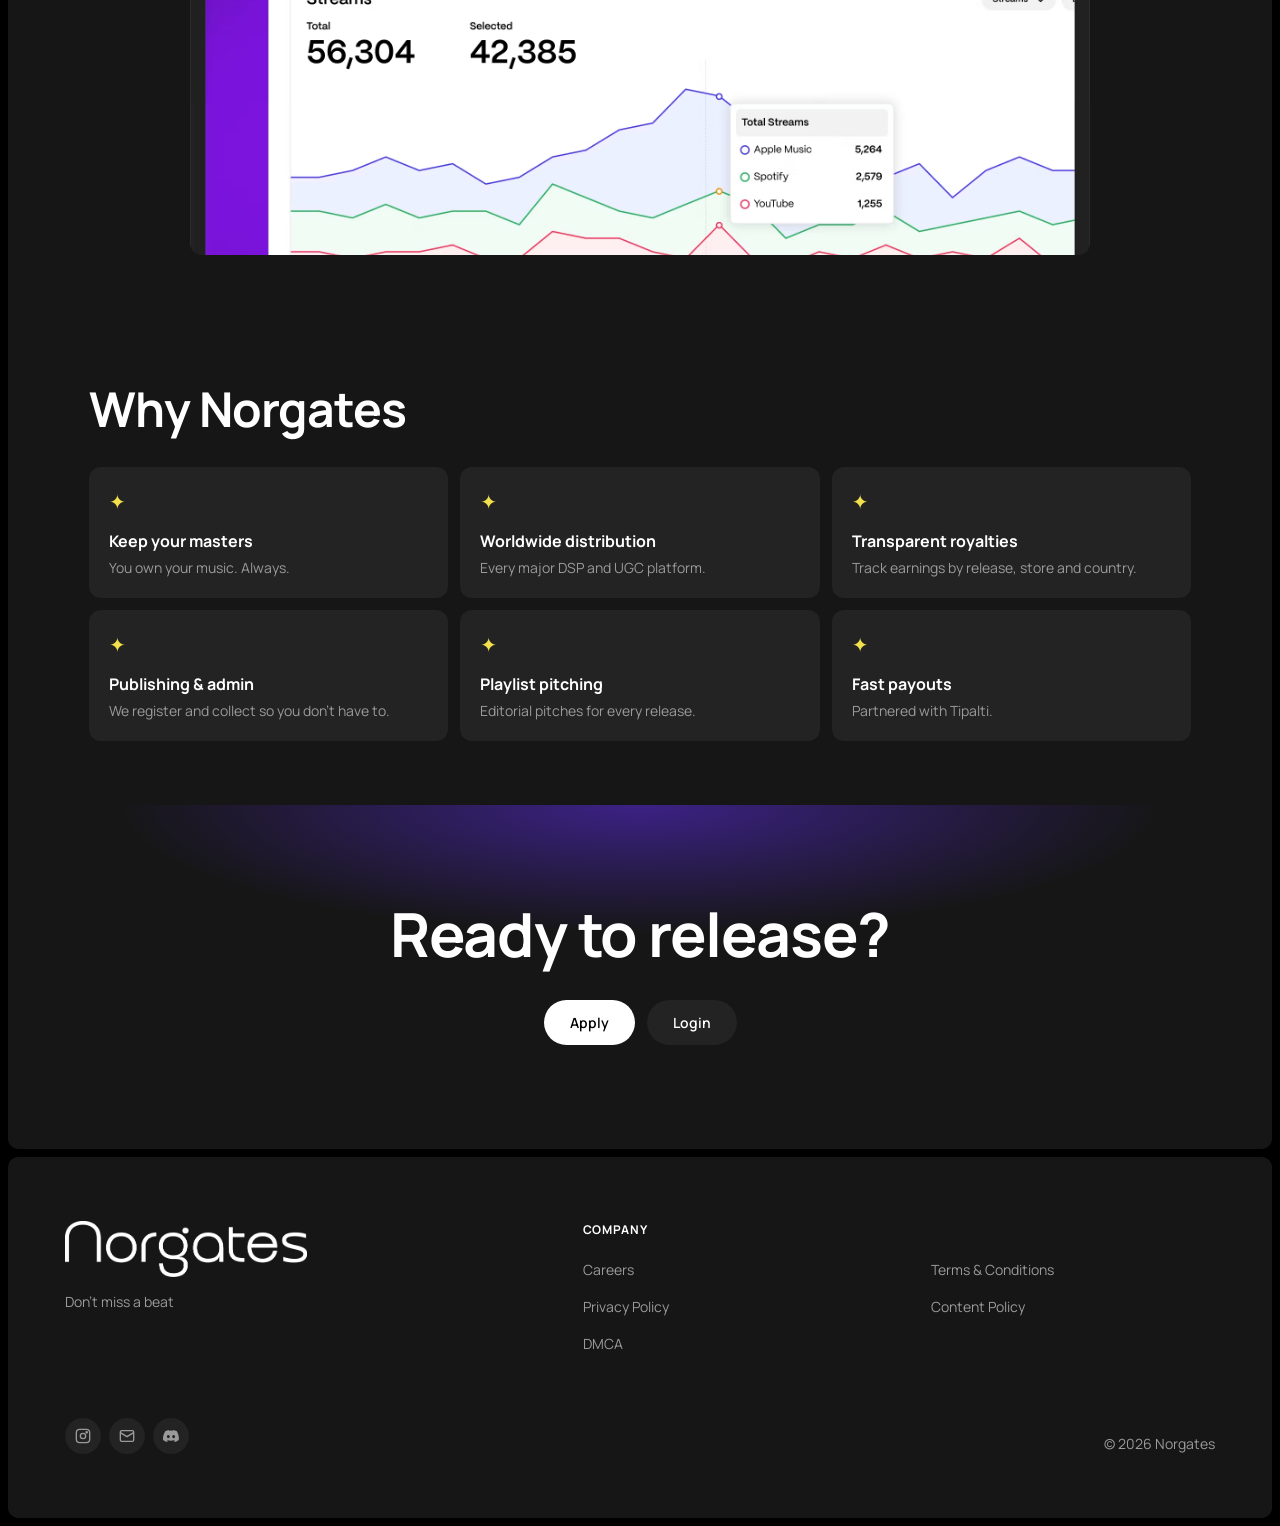
==== commit 58548531: "Full release Alpha 1.0" ====
--- a/index.html
+++ b/index.html
@@ -36,7 +36,7 @@
 <header class="topbar">
   <a href="#" class="topbar-logo"><img src="images/logo.png" alt="Norgates"></a>
   <div class="topbar-buttons">
-    <button class="btn btn-dark" data-open="login">Login</button>
+    <a class="btn btn-dark" data-open>Login</a>
     <a class="btn btn-accent" data-apply>Apply</a>
   </div>
 </header>
@@ -77,7 +77,7 @@
     <h2 class="big">Ready to release?</h2>
     <div class="row">
       <a class="btn btn-white btn-lg" data-apply>Apply</a>
-      <button class="btn btn-dark btn-lg" data-open="login">Login</button>
+      <a class="btn btn-dark btn-lg" data-open>Login</a>
     </div>
   </section>
 </main>
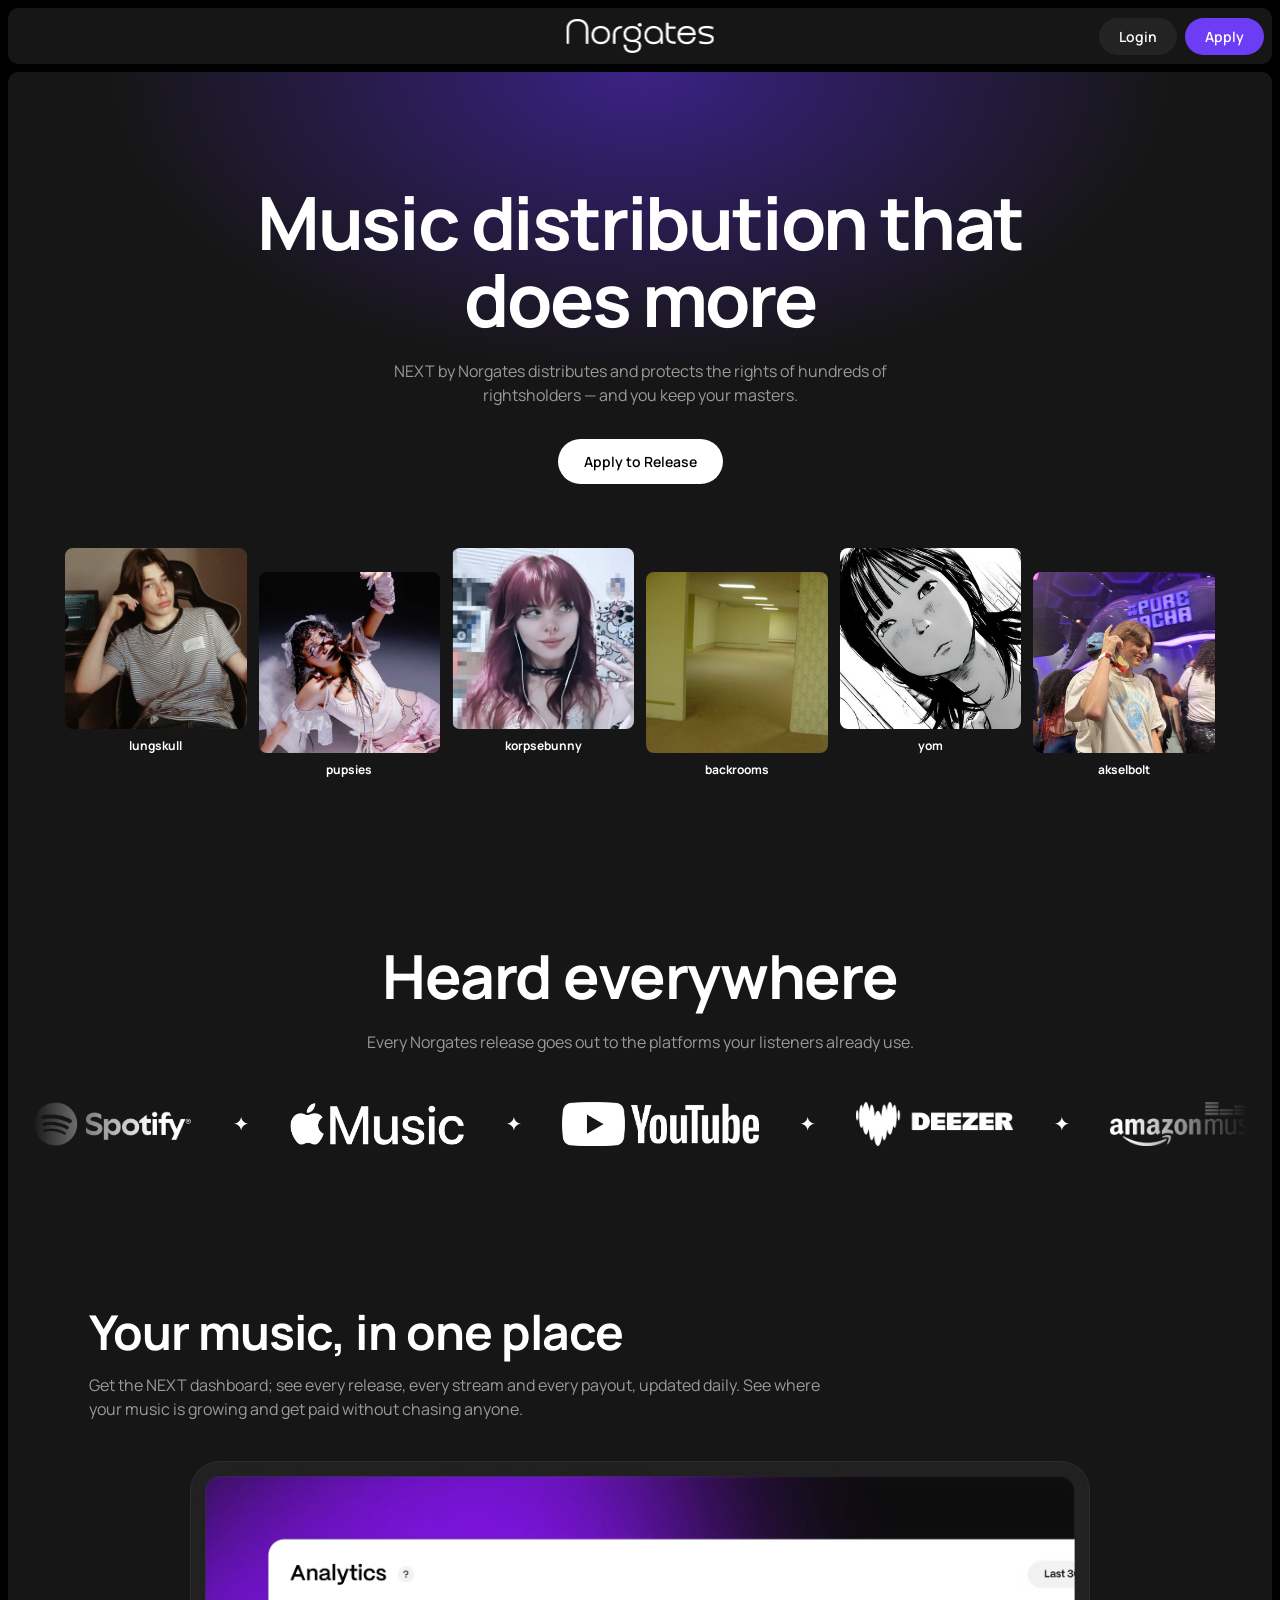
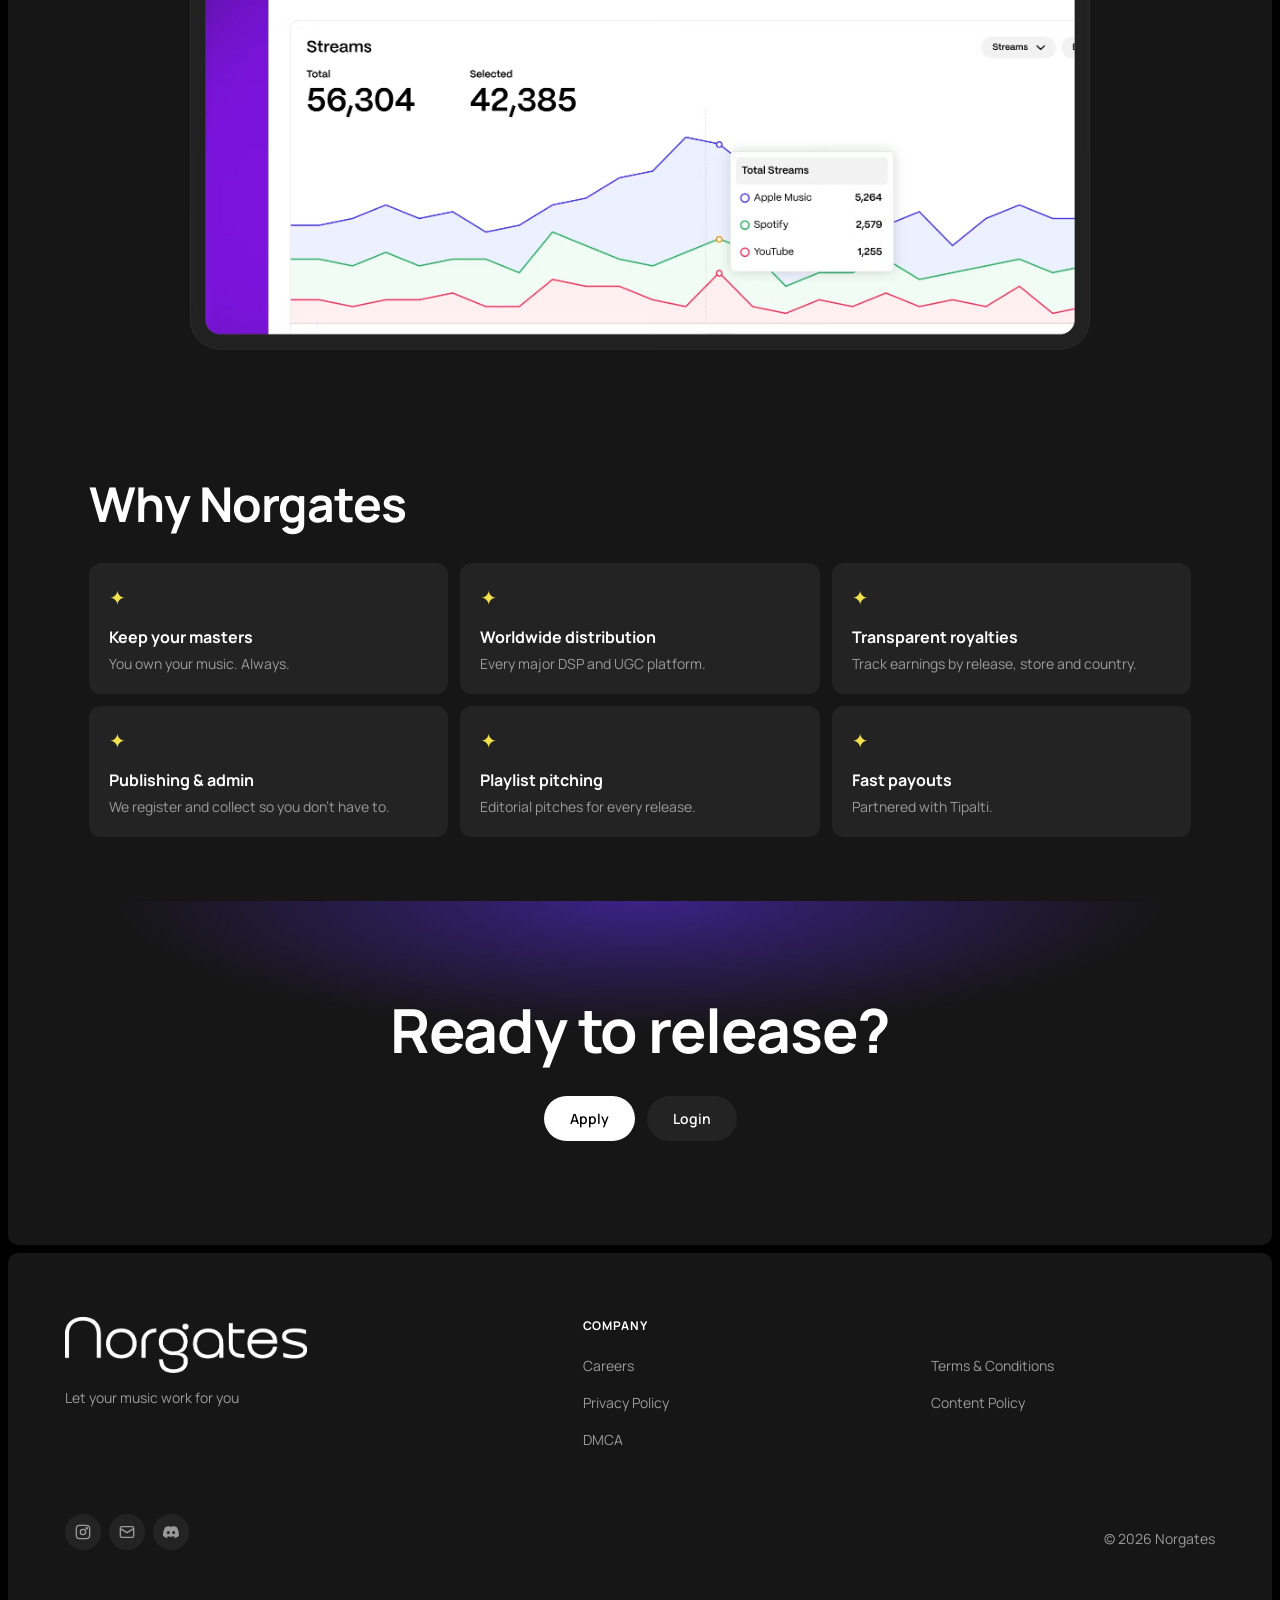
==== commit 15cdce9d: "Footer changes" ====
--- a/index.html
+++ b/index.html
@@ -87,7 +87,7 @@
   <div class="footer-top">
     <div>
       <img class="footer-logo" src="images/logo.png" alt="Norgates">
-      <p class="muted small">Don't miss a beat</p>
+      <p class="muted small">Let your music work for you</p>
     </div>
     <div class="footer-links">
       <p class="label">Company</p>
--- a/style.css
+++ b/style.css
@@ -84,7 +84,7 @@
 @keyframes scroll { from { transform: translate3d(0,0,0); } to { transform: translate3d(-50%,0,0); } }
 
 /* ---------- Dashboard preview ---------- */
-.preview { aspect-ratio: 16/7; width: 100%; max-width: 900px; margin: 40px auto 0; border-radius: 12px; object-fit: cover; }
+.preview { width: 100%; max-width: 900px; margin: 40px auto 0; border-radius: 12px; object-fit: cover; }
 
 /* ---------- Features ---------- */
 .features { display: grid; grid-template-columns: repeat(3, 1fr); gap: 12px; margin-top: 32px; }
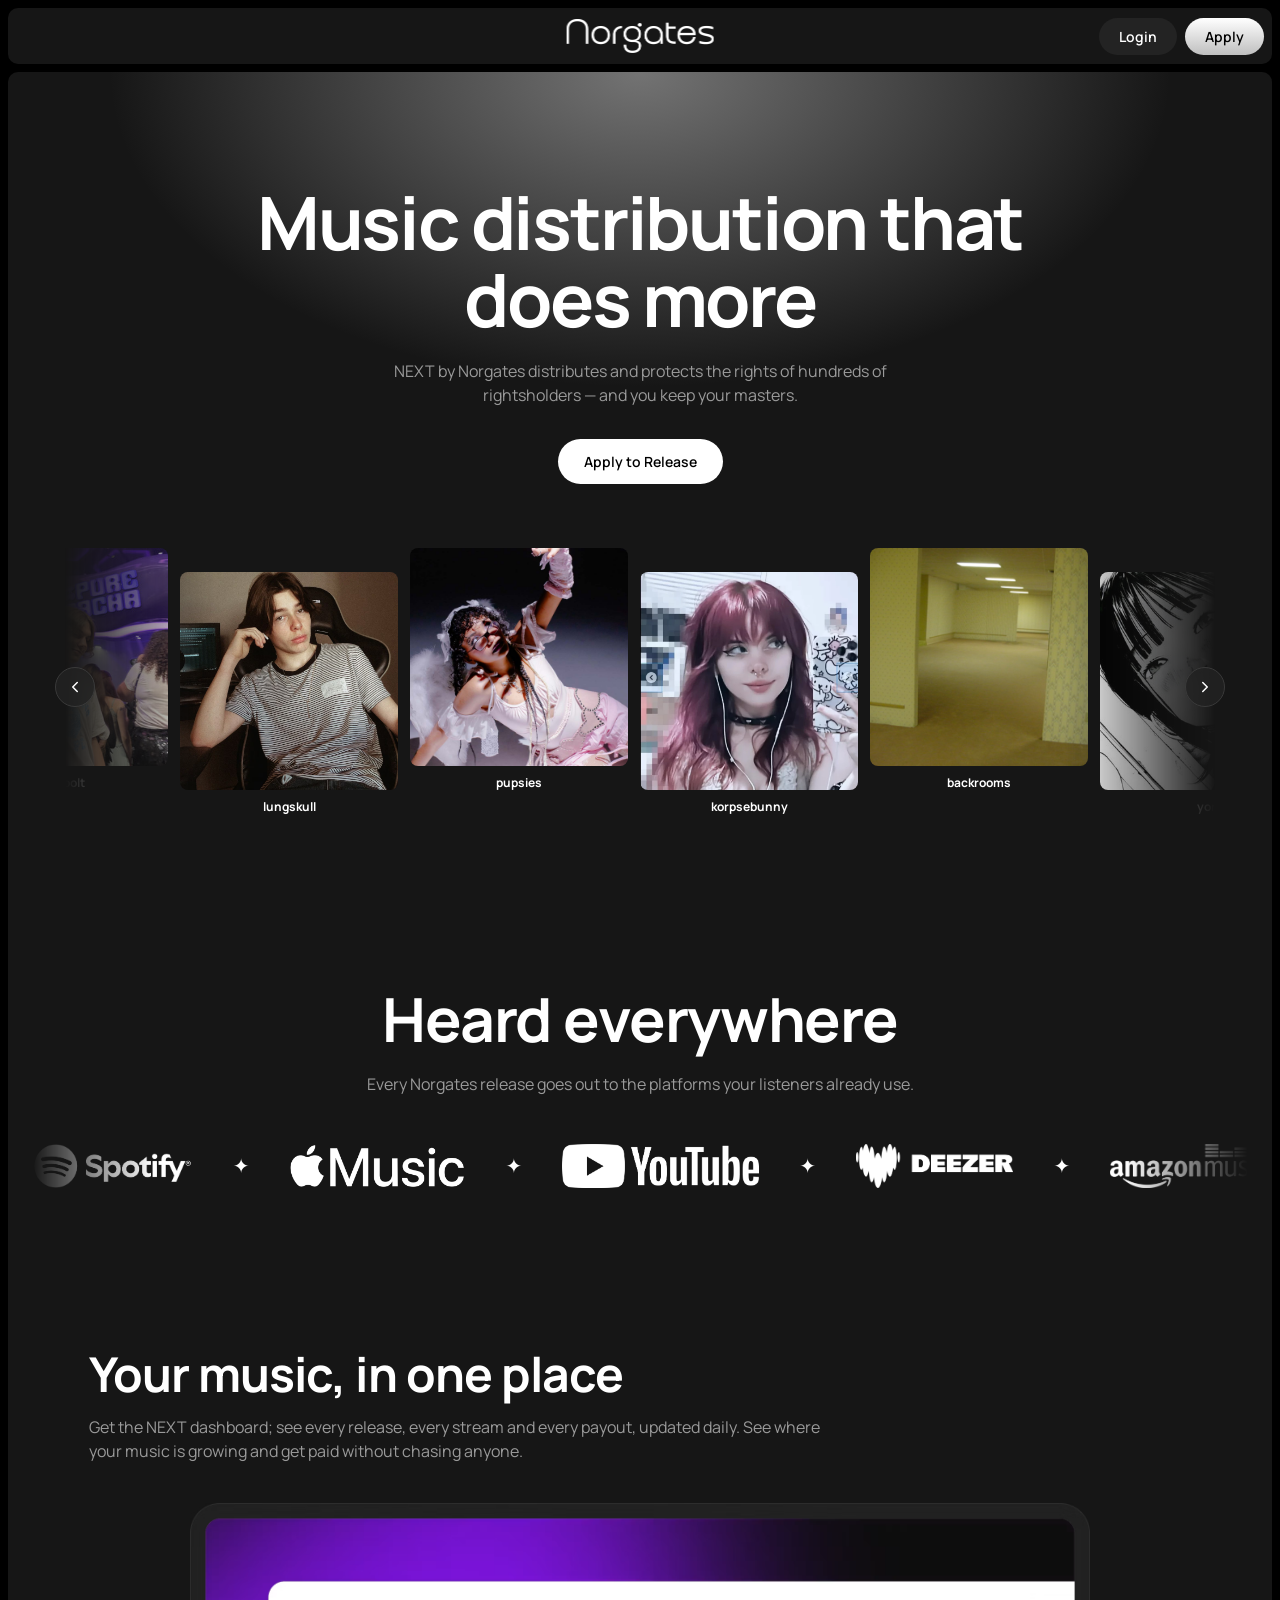
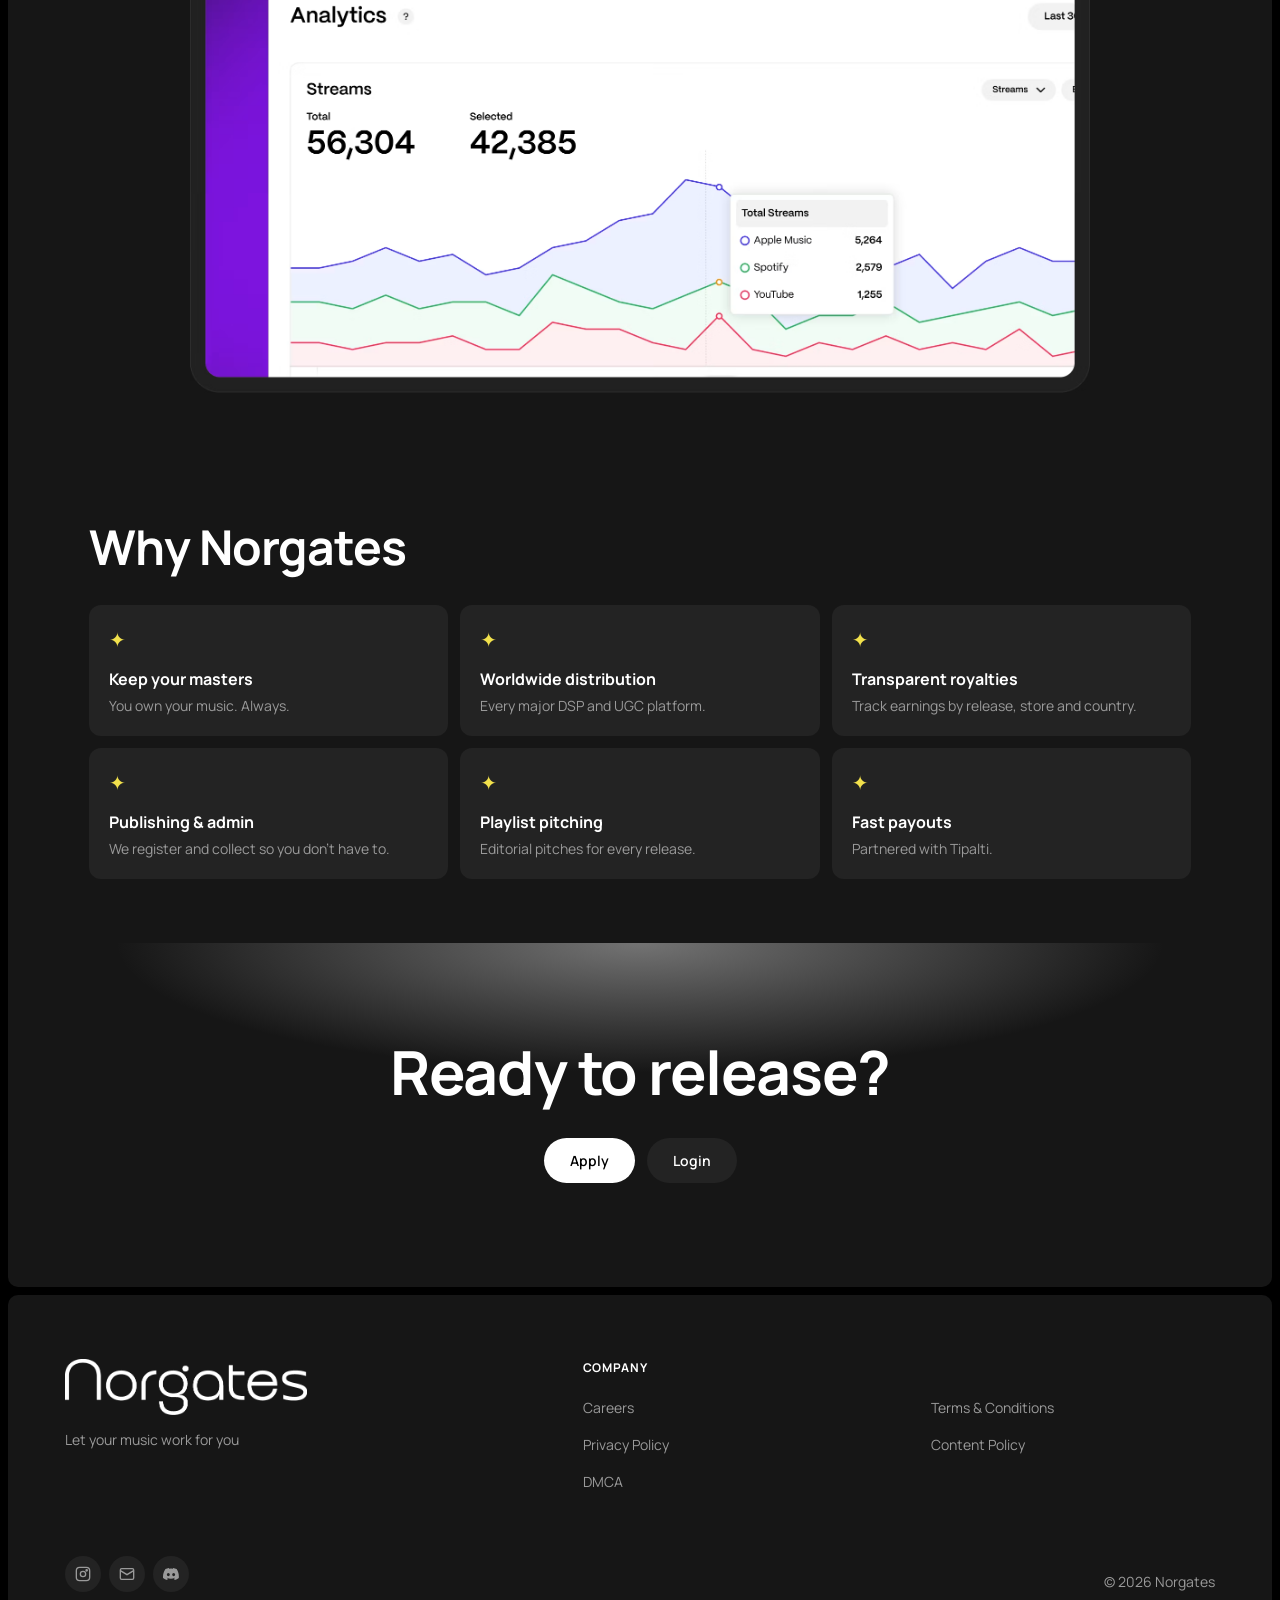
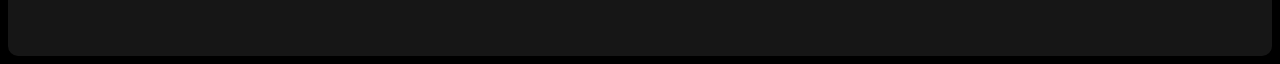
==== commit be3be0db: "v2" ====
--- a/index.html
+++ b/index.html
@@ -1,17 +1,17 @@
 <!doctype html><html lang="en"><head><meta charset="utf-8"><meta name="viewport" content="width=device-width,initial-scale=1">
 <title>Norgates</title>
-<meta name="description" content="Norgates is an independent record label for bedroom producers, scene kids and outsiders. Release worldwide on every streaming platform, get transparent royalties and keep 100% of your masters.">
-<meta name="keywords" content="Norgates, independent record label, indie label, music distribution, release music, artist submissions, keep your masters, music royalties">
-<meta name="author" content="Norgates">
+<meta name="description" content="Norgates is Europe's leading independent record label and distributor for independent artists. Release worldwide on every streaming platform, get transparent royalties and keep 100% of your masters.">
+<meta name="keywords" content="Norgates, indie label, music distribution, music distro, independent label, record label, distribute music">
+<meta name="author" content="Norgates Distribution">
 <meta name="robots" content="index, follow, max-image-preview:large">
 <meta name="theme-color" content="#000000">
 <meta property="og:type" content="website">
-<meta property="og:site_name" content="Norgates">
-<meta property="og:title" content="Norgates — Independent Record Label">
-<meta property="og:description" content="Release, distribute and protect your music — and keep your masters. Apply to Norgates.">
+<meta property="og:site_name" content="Norgates Distribution">
+<meta property="og:title" content="Norgates Distribution">
+<meta property="og:description" content="Release, distribute and protect your music — and keep your masters.">
 <meta property="og:locale" content="en_US">
 <meta name="twitter:card" content="summary_large_image">
-<meta name="twitter:title" content="Norgates — Independent Record Label">
+<meta name="twitter:title" content="Norgates Distribution">
 <meta name="twitter:description" content="Release, distribute and protect your music — and keep your masters.">
 <script type="application/ld+json">{"@context":"https://schema.org","@graph":[{"@type":"Organization","@id":"#org","name":"Norgates","description":"Independent record label for bedroom producers, scene kids and outsiders.","sameAs":[]},{"@type":"WebSite","name":"Norgates","publisher":{"@id":"#org"}},{"@type":"MusicGroup","name":"Norgates","genre":"Independent"}]}</script>
 <link rel="icon" href="images/favicon.png">
@@ -26,7 +26,7 @@
   - Text on the page: edit it right here in index.html.
     Each section is marked with a big comment.
   - Artists, platform logos, features, footer links, socials
-    and the Apply link: edit content.js (simple lists).
+    and the Apply / Login links: edit content.js (simple lists).
   - Images: drop files into the /images folder and point to them.
   - Colors / logo size: top of style.css.
   ==========================================================
@@ -36,8 +36,8 @@
 <header class="topbar">
   <a href="#" class="topbar-logo"><img src="images/logo.png" alt="Norgates"></a>
   <div class="topbar-buttons">
-    <a class="btn btn-dark" data-open>Login</a>
-    <a class="btn btn-accent" data-apply>Apply</a>
+    <a class="btn btn-dark" data-login>Login</a>
+    <a class="btn btn-soft" data-apply>Apply</a>
   </div>
 </header>
 
@@ -48,21 +48,30 @@
     <h1>Music distribution that does more</h1>
     <p class="lead">NEXT by Norgates distributes and protects the rights of hundreds of rightsholders — and you keep your masters.</p>
     <a class="btn btn-white btn-lg" data-apply>Apply to Release</a>
-    <div id="artists" class="artists"></div><!-- filled from content.js -->
+
+    <!-- Artist rail: scrolls forever with the arrows, filled from content.js -->
+    <div class="artists-wrap">
+      <button type="button" class="scroller prev" aria-label="Previous artists">
+        <svg viewBox="0 0 24 24" fill="none" stroke="currentColor" stroke-width="2" stroke-linecap="round" stroke-linejoin="round"><path d="m15 18-6-6 6-6"/></svg>
+      </button>
+      <div class="artists" id="artists"><div class="artists-track" id="artists-track"></div></div>
+      <button type="button" class="scroller next" aria-label="Next artists">
+        <svg viewBox="0 0 24 24" fill="none" stroke="currentColor" stroke-width="2" stroke-linecap="round" stroke-linejoin="round"><path d="m9 18 6-6-6-6"/></svg>
+      </button>
+    </div>
   </section>
 
   <!-- ================= PLATFORMS ================= -->
   <section class="center">
     <h2 class="big">Heard everywhere</h2>
     <p class="lead">Every Norgates release goes out to the platforms your listeners already use.</p>
-    <div class="marquee-wrap"><div id="marquee" class="marquee"></div></div><!-- filled from content.js -->
+    <div class="marquee-wrap"><div class="marquee" id="marquee"></div></div><!-- filled from content.js -->
   </section>
 
   <!-- ================= DASHBOARD PREVIEW ================= -->
   <section class="narrow">
     <h2>Your music, in one place</h2>
     <p class="muted">Get the NEXT dashboard; see every release, every stream and every payout, updated daily. See where your music is growing and get paid without chasing anyone.</p>
-    <!-- Replace with: <img class="preview" src="images/dashboard.png" alt="Dashboard"> -->
     <img class="preview" src="images/analytics.png" alt="Dashboard">
   </section>
 
@@ -77,7 +86,7 @@
     <h2 class="big">Ready to release?</h2>
     <div class="row">
       <a class="btn btn-white btn-lg" data-apply>Apply</a>
-      <a class="btn btn-dark btn-lg" data-open>Login</a>
+      <a class="btn btn-dark btn-lg" data-login>Login</a>
     </div>
   </section>
 </main>
@@ -100,16 +109,6 @@
   </div>
 </footer>
 
-<!-- ================= LOGIN POPUP ================= -->
-<div class="modal" id="login" hidden>
-  <form class="modal-box">
-    <h3>Login</h3>
-    <input type="email" placeholder="Email" required>
-    <input type="password" placeholder="Password" required>
-    <button class="btn btn-accent full">Continue</button>
-  </form>
-</div>
-
 <script src="content.js"></script>
 <script src="script.js"></script>
 </body>
--- a/style.css
+++ b/style.css
@@ -1,3 +1,14 @@
+/* =====================================================
+   NORGATES — STYLES
+   EASY SETTINGS at the top: colors and logo sizes.
+   Everything below is the layout, section by section.
+   ===================================================== */
+
+/* Shown in place of an image file that isn't in /images yet */
+.placeholder.preview {
+  aspect-ratio: 16 / 7;
+}
+
 /* =====================================================
    EASY SETTINGS — change colors and sizes here
    ===================================================== */
@@ -10,7 +21,7 @@
   --text-muted: #9a9a9a;
   --border: #3a3a3a;
   --accent: #6d3df5;      /* purple buttons */
-  --glow: #5a2be0;        /* purple glow */
+  --glow: #bfbfbf;        /* gray-white glow */
   --star: #f2e14c;        /* yellow stars */
 
   --logo-height: 34px;        /* top bar logo size */
@@ -51,6 +62,8 @@
 .btn-accent:hover { box-shadow: 0 8px 28px color-mix(in srgb, var(--accent) 55%, transparent); }
 .btn-white { background: var(--text); color: var(--bg); }
 .btn-white:hover { box-shadow: 0 8px 30px rgba(255,255,255,.25); }
+.btn-soft { background: linear-gradient(180deg, var(--text), var(--glow)); color: var(--bg); }
+.btn-soft:hover { box-shadow: 0 8px 28px color-mix(in srgb, var(--glow) 45%, transparent); }
 .full { width: 100%; }
 .row { display: flex; gap: 12px; justify-content: center; margin-top: 32px; }
 
@@ -67,16 +80,32 @@
 /* ---------- Placeholders ---------- */
 .placeholder { display: grid; place-items: center; border: 1px dashed var(--border); background: var(--muted); color: var(--text-muted); font-size: .65rem; letter-spacing: .1em; border-radius: 8px; }
 
-/* ---------- Artists ---------- */
-.artists { display: grid; grid-template-columns: repeat(6, 1fr); gap: 12px; max-width: 1150px; margin: 64px auto 0; }
+/* ---------- Artists (endless, clickable) ---------- */
+.artists-wrap { position: relative; max-width: 1150px; margin: 64px auto 0; }
+.artists { overflow: hidden; padding-bottom: 6px; mask-image: linear-gradient(90deg, transparent, #000 13%, #000 87%, transparent); -webkit-mask-image: linear-gradient(90deg, transparent, #000 13%, #000 87%, transparent); }
+.artists-track { display: flex; gap: 12px; will-change: transform; }
+.copy { display: contents; }
+/* four whole cards show at a time; the next one peeks, faded, on each side */
+.artist { flex: 0 0 calc(100% / 5 - 12px); }
 .artist:nth-child(even) { margin-top: 24px; }
 .artist .cover { aspect-ratio: 1; width: 100%; object-fit: cover; border-radius: 8px; }
-.artist p { font-size: .75rem; font-weight: 700; padding: 8px 4px 4px; }
-@media (max-width: 760px) { .artists { grid-template-columns: repeat(3, 1fr); } }
+.artist p { font-size: .75rem; font-weight: 700; padding: 8px 2px 4px; }
+@media (max-width: 980px) { .artist { flex-basis: calc(100% / 4 - 12px); } }
+@media (max-width: 620px) { .artist { flex-basis: calc(100% / 3 - 12px); } }
+
+.scroller { position: absolute; top: 50%; transform: translateY(-50%); z-index: 3; width: 40px; height: 40px; display: grid; place-items: center; border-radius: 50%; border: 1px solid var(--border); background: color-mix(in srgb, var(--card) 82%, transparent); backdrop-filter: blur(6px); color: var(--text); cursor: pointer;
+  transition: transform .45s cubic-bezier(.22,1,.36,1), background-color .45s, opacity .45s; }
+.scroller:hover { background: var(--muted); transform: translateY(-50%) scale(1.08); }
+.scroller:active { transform: translateY(-50%) scale(.92); transition-duration: .15s; }
+.scroller:disabled { opacity: .28; pointer-events: none; }
+.scroller svg { width: 18px; height: 18px; }
+.scroller.prev { left: -10px; }
+.scroller.next { right: -10px; }
+.artists-wrap.no-scroll .scroller { display: none; }
 
 /* ---------- Platform marquee ---------- */
 .marquee-wrap { margin-top: 48px; overflow: hidden; mask-image: linear-gradient(90deg, transparent, #000 10%, #000 90%, transparent); }
-.marquee { display: flex; width: max-content; animation: scroll 90s linear infinite; will-change: transform; }
+.marquee { display: flex; width: max-content; animation: scroll 270s linear infinite; will-change: transform; }
 .marquee .group { display: flex; align-items: center; gap: 40px; padding-right: 40px; }
 .marquee .logo { height: 44px; width: auto; min-width: 44px; object-fit: contain; }
 .marquee .placeholder.logo { width: 44px; border-color: rgba(255,255,255,.4); font-size: 8px; }
@@ -107,15 +136,26 @@
 .socials a:hover { color: var(--text); transform: translateY(-2px); }
 .socials svg { width: 16px; height: 16px; }
 
-/* ---------- Login popup ---------- */
-.modal { position: fixed; inset: 0; z-index: 30; display: grid; place-items: center; padding: 24px; background: rgba(0,0,0,.8); backdrop-filter: blur(8px); }
-.modal[hidden] { display: none; }
-.modal-box { width: 100%; max-width: 380px; background: var(--panel); padding: 28px; border-radius: 12px; display: grid; gap: 12px; }
-.modal-box input { background: var(--card); border: 0; border-radius: 8px; padding: 11px 16px; color: var(--text); font: inherit; font-size: .875rem; outline: none; }
-.modal-box input:focus { box-shadow: 0 0 0 1px var(--accent); }
-
 /* ---------- Scroll reveal ---------- */
 .reveal { opacity: 0; transform: translateY(28px); transition: opacity .9s cubic-bezier(.22,1,.36,1), transform .9s cubic-bezier(.22,1,.36,1); }
 .reveal.is-visible { opacity: 1; transform: none; }
 
-/* @media (prefers-reduced-motion: reduce) { *, .marquee { animation: none !important; transition: none !important; } }
+/* Mobile navbar */
+@media (max-width: 768px) {
+  .topbar {
+    display: flex;
+    align-items: center;
+    justify-content: space-between;
+  }
+
+  .topbar-logo {
+    margin-left: 0;
+    margin-right: auto;
+    position: static;
+    transform: none;
+  }
+
+  .topbar-buttons {
+    margin-left: auto;
+  }
+}
